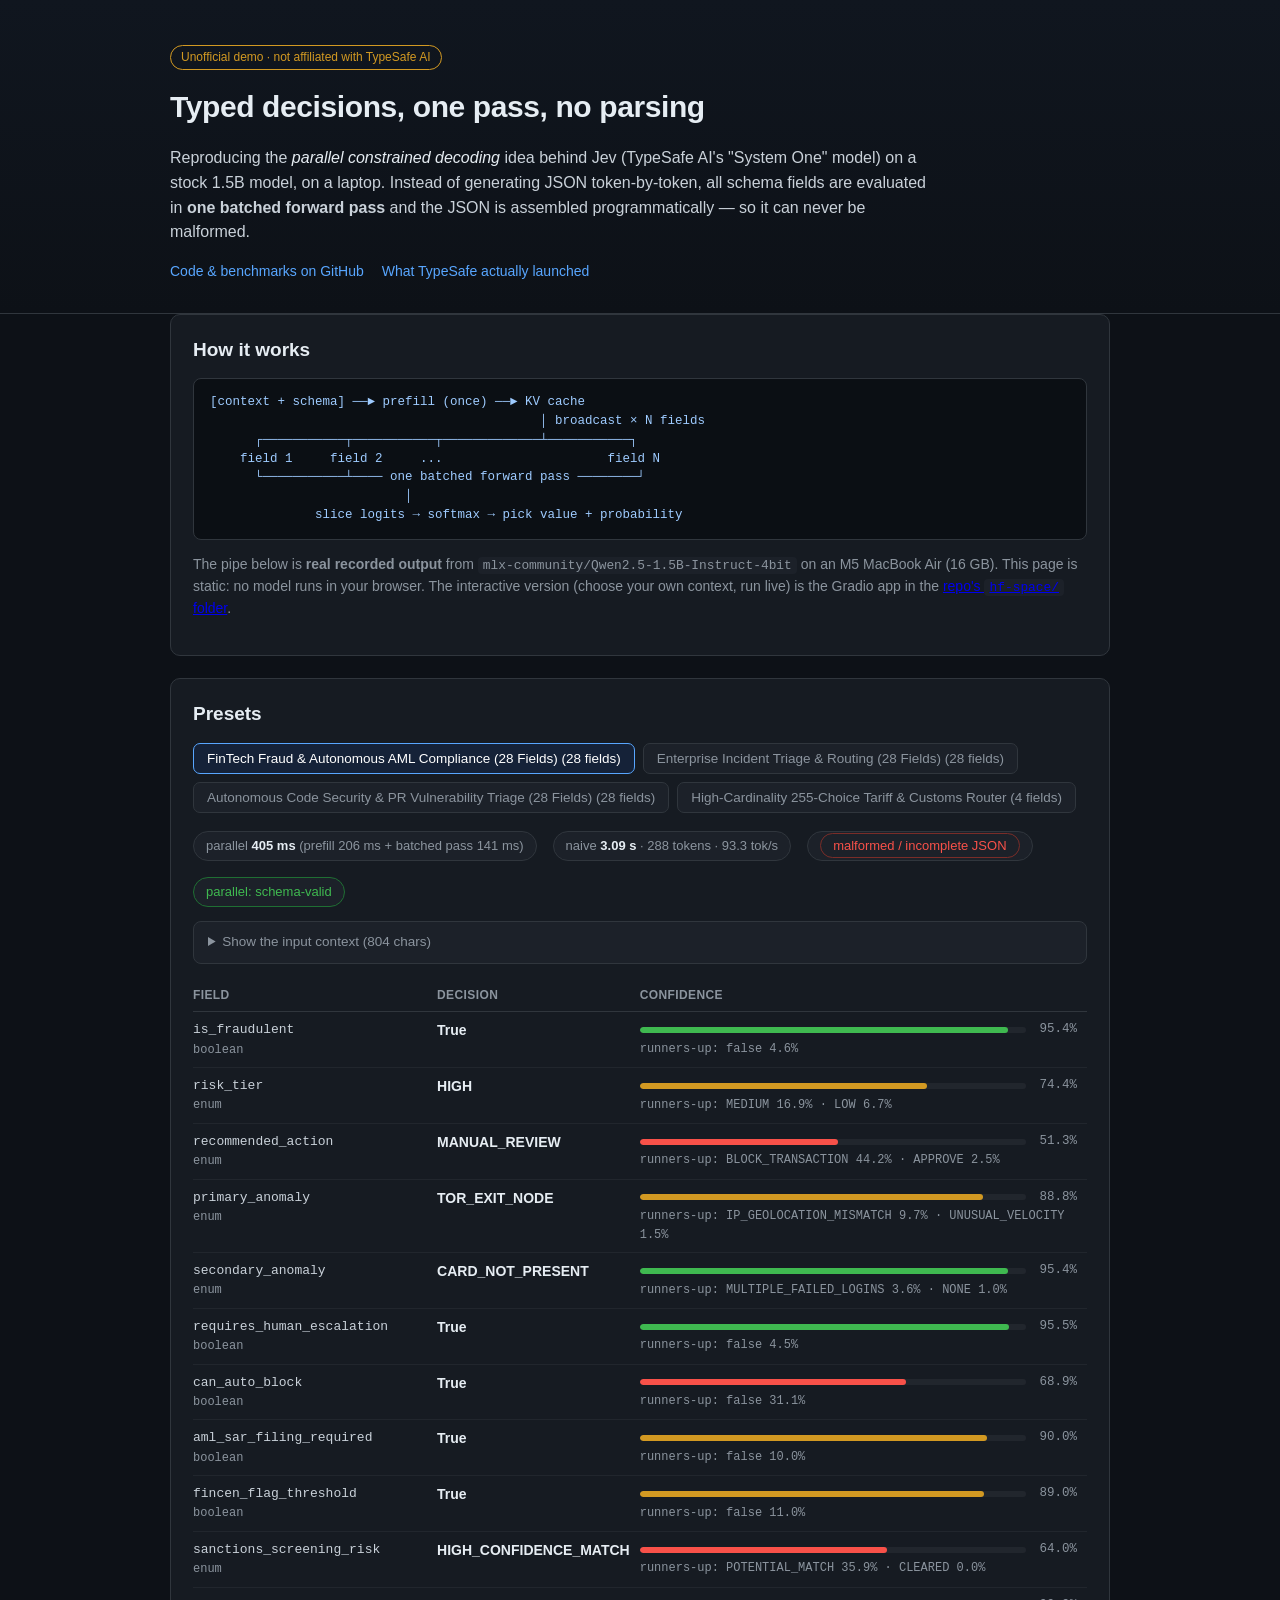
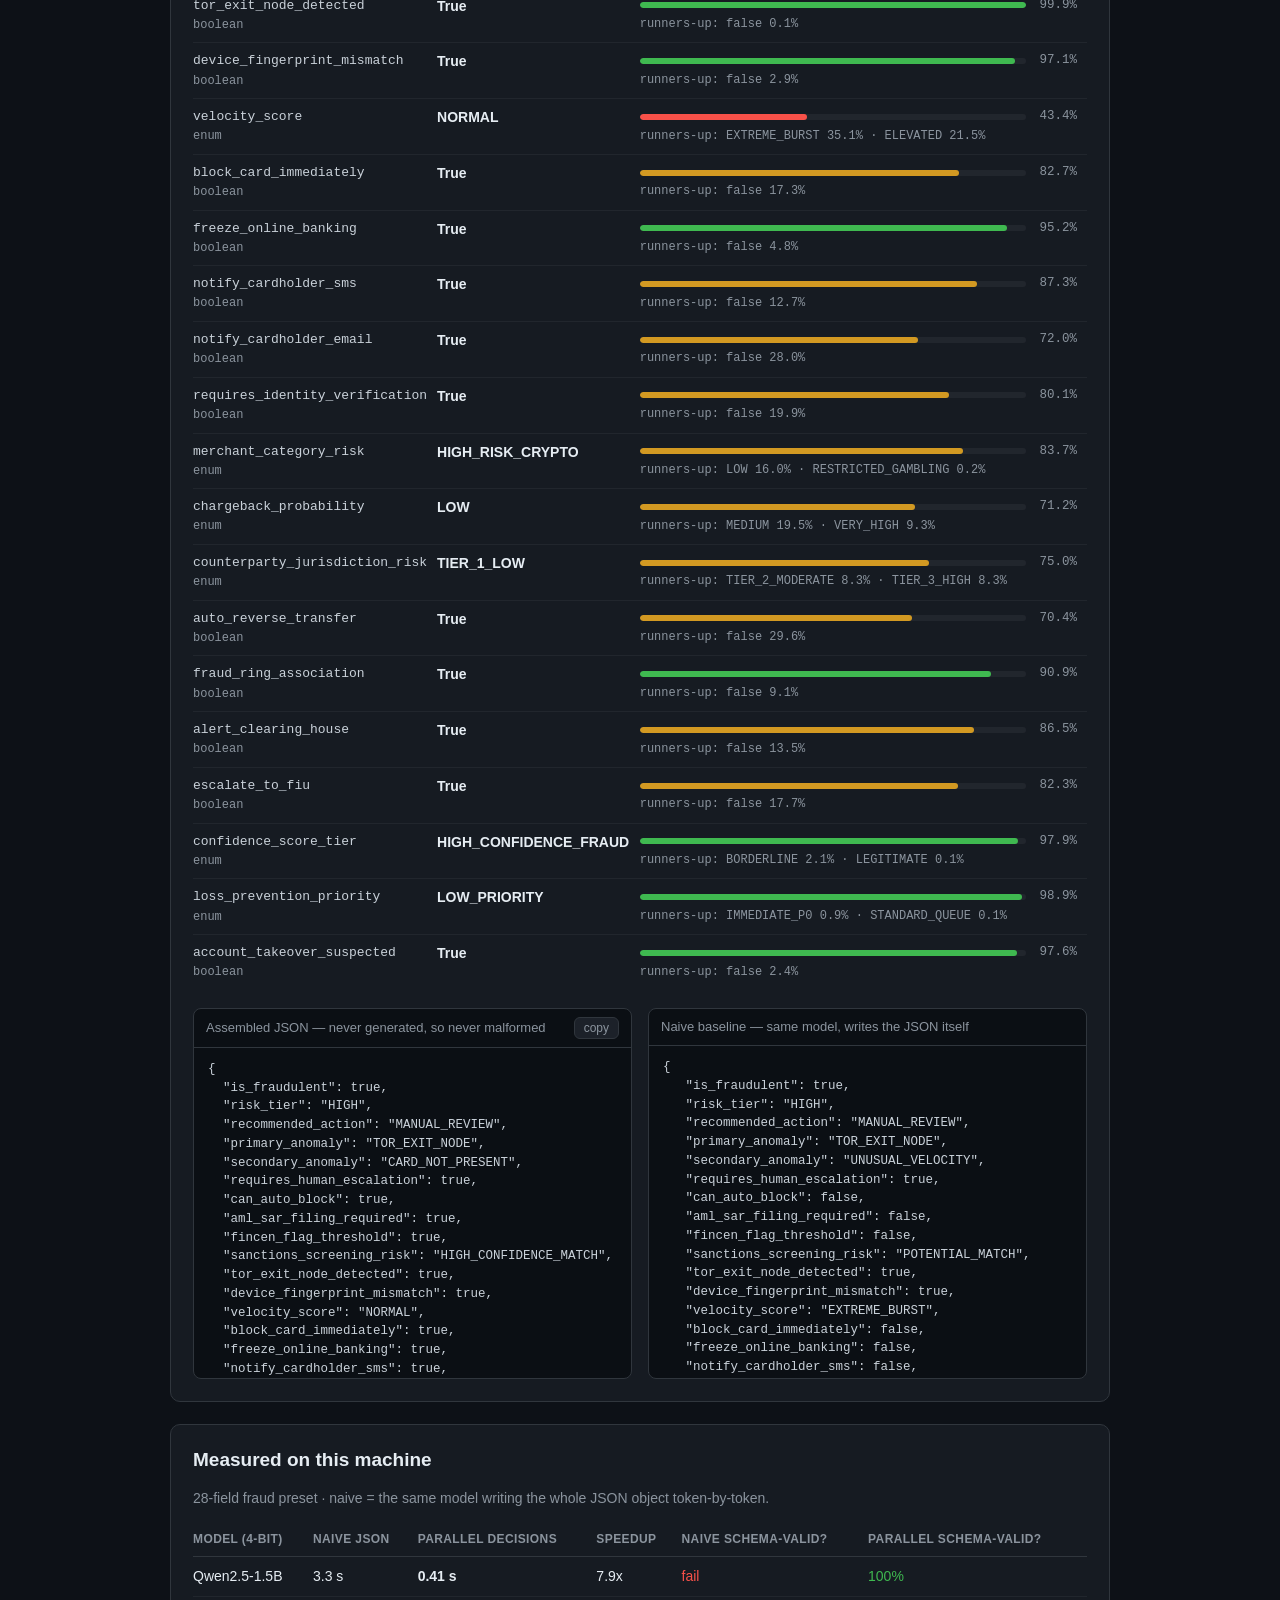
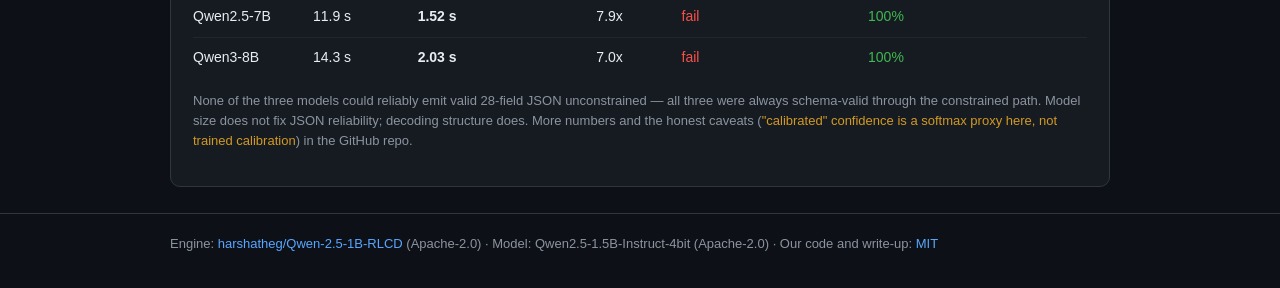
==== hf-space-static/index.html @ 288b7665 "Add static showcase Space (live on HF) + real demo data; wire URLs into README and X posts" ====
<!DOCTYPE html>
<html lang="en">
<head>
<meta charset="utf-8">
<meta name="viewport" content="width=device-width, initial-scale=1">
<title>Parallel Constrained Decisions — static demo</title>
<link rel="stylesheet" href="style.css">
</head>
<body>
<header class="site-header">
  <div class="wrap">
    <div class="badge">Unofficial demo · not affiliated with TypeSafe AI</div>
    <h1>Typed decisions, one pass, no parsing</h1>
    <p class="lede">
      Reproducing the <em>parallel constrained decoding</em> idea behind Jev (TypeSafe AI's
      "System One" model) on a stock 1.5B model, on a laptop. Instead of generating JSON
      token-by-token, all schema fields are evaluated in <strong>one batched forward pass</strong>
      and the JSON is assembled programmatically — so it can never be malformed.
    </p>
    <div class="header-links">
      <a href="https://github.com/rorshopping/jev-on-a-laptop" target="_blank" rel="noopener">Code &amp; benchmarks on GitHub</a>
      <a href="https://typesafe.ai/" target="_blank" rel="noopener">What TypeSafe actually launched</a>
    </div>
  </div>
</header>

<main class="wrap">
  <section class="card">
    <h2>How it works</h2>
    <pre class="diagram">
[context + schema] ──► prefill (once) ──► KV cache
                                            │ broadcast × N fields
      ┌───────────┬───────────┬─────────────┴───────────┐
    field 1     field 2     ...                      field N
      └───────────┴──── one batched forward pass ────────┘
                          │
              slice logits → softmax → pick value + probability</pre>
    <p class="muted">
      The pipe below is <strong>real recorded output</strong> from
      <code id="model-name">mlx-community/Qwen2.5-1.5B-Instruct-4bit</code> on an
      M5 MacBook Air (16 GB). This page is static: no model runs in your browser.
      The interactive version (choose your own context, run live) is the Gradio
      app in the <a href="https://github.com/rorshopping/jev-on-a-laptop/tree/main/hf-space" target="_blank" rel="noopener">repo's <code>hf-space/</code> folder</a>.
    </p>
  </section>

  <section class="card">
    <h2>Presets</h2>
    <div id="preset-tabs" class="tabs" role="tablist"></div>
    <div id="demo" class="demo" aria-live="polite"></div>
  </section>

  <section class="card">
    <h2>Measured on this machine</h2>
    <p class="muted">28-field fraud preset · naive = the same model writing the whole JSON object token-by-token.</p>
    <table class="bench">
      <thead>
        <tr><th>Model (4-bit)</th><th>Naive JSON</th><th>Parallel decisions</th><th>Speedup</th><th>Naive schema-valid?</th><th>Parallel schema-valid?</th></tr>
      </thead>
      <tbody>
        <tr><td>Qwen2.5-1.5B</td><td>3.3 s</td><td><strong>0.41 s</strong></td><td>7.9x</td><td class="no">fail</td><td class="yes">100%</td></tr>
        <tr><td>Qwen2.5-7B</td><td>11.9 s</td><td><strong>1.52 s</strong></td><td>7.9x</td><td class="no">fail</td><td class="yes">100%</td></tr>
        <tr><td>Qwen3-8B</td><td>14.3 s</td><td><strong>2.03 s</strong></td><td>7.0x</td><td class="no">fail</td><td class="yes">100%</td></tr>
      </tbody>
    </table>
    <p class="muted small">
      None of the three models could reliably emit valid 28-field JSON unconstrained — all three were
      always schema-valid through the constrained path. Model size does not fix JSON reliability;
      decoding structure does. More numbers and the honest caveats
      (<span class="warn">"calibrated" confidence is a softmax proxy here, not trained calibration</span>)
      in the GitHub repo.
    </p>
  </section>
</main>

<footer class="site-footer">
  <div class="wrap">
    <p>
      Engine: <a href="https://huggingface.co/harshatheg/Qwen-2.5-1B-RLCD" target="_blank" rel="noopener">harshatheg/Qwen-2.5-1B-RLCD</a> (Apache-2.0) ·
      Model: Qwen2.5-1.5B-Instruct-4bit (Apache-2.0) ·
      Our code and write-up: <a href="https://github.com/rorshopping/jev-on-a-laptop" target="_blank" rel="noopener">MIT</a>
    </p>
  </div>
</footer>

<script src="app.js"></script>
</body>
</html>
---- hf-space-static/style.css ----
:root {
  --bg: #0d1117;
  --panel: #161b22;
  --panel-2: #1c2129;
  --border: #30363d;
  --text: #e6edf3;
  --muted: #8b949e;
  --accent: #58a6ff;
  --green: #3fb950;
  --red: #f85149;
  --amber: #d29922;
  --mono: ui-monospace, SFMono-Regular, "SF Mono", Menlo, Consolas, monospace;
}

* { box-sizing: border-box; }

body {
  margin: 0;
  background: var(--bg);
  color: var(--text);
  font: 16px/1.55 -apple-system, BlinkMacSystemFont, "Segoe UI", Helvetica, Arial, sans-serif;
}

.wrap { max-width: 980px; margin: 0 auto; padding: 0 20px; }

.site-header {
  border-bottom: 1px solid var(--border);
  padding: 44px 0 30px;
  background: linear-gradient(180deg, #10161f 0%, var(--bg) 100%);
}

.badge {
  display: inline-block;
  font-size: 12px;
  color: var(--amber);
  border: 1px solid var(--amber);
  border-radius: 999px;
  padding: 2px 10px;
  margin-bottom: 14px;
}

h1 { font-size: 30px; margin: 0 0 12px; letter-spacing: -0.4px; }
h2 { font-size: 19px; margin: 0 0 14px; }

.lede { color: #c9d1d9; max-width: 760px; }
.lede em { color: var(--text); }

.header-links { margin-top: 16px; display: flex; gap: 18px; flex-wrap: wrap; }
.header-links a { color: var(--accent); text-decoration: none; font-size: 14px; }
.header-links a:hover { text-decoration: underline; }

main { padding: 26px 0 10px; display: grid; gap: 22px; }

.card {
  background: var(--panel);
  border: 1px solid var(--border);
  border-radius: 10px;
  padding: 20px 22px 22px;
}

.diagram {
  background: #0b0f14;
  border: 1px solid var(--border);
  border-radius: 8px;
  padding: 14px 16px;
  overflow-x: auto;
  font: 12.5px/1.5 var(--mono);
  color: #9ecbff;
  margin: 0 0 14px;
}

.muted { color: var(--muted); font-size: 14px; }
.small { font-size: 13px; }
.warn { color: var(--amber); }
.yes { color: var(--green); }
.no { color: var(--red); }
code { font-family: var(--mono); font-size: 0.92em; background: var(--panel-2); padding: 1px 5px; border-radius: 4px; }

.tabs { display: flex; gap: 8px; flex-wrap: wrap; margin-bottom: 18px; }

.tab {
  background: var(--panel-2);
  border: 1px solid var(--border);
  color: var(--muted);
  border-radius: 7px;
  padding: 7px 13px;
  font-size: 13.5px;
  cursor: pointer;
}
.tab:hover { color: var(--text); }
.tab.active { color: #fff; border-color: var(--accent); background: #152238; }

.demo-meta { display: flex; gap: 16px; flex-wrap: wrap; margin-bottom: 14px; }

.pill {
  font-size: 13px;
  background: var(--panel-2);
  border: 1px solid var(--border);
  border-radius: 999px;
  padding: 4px 12px;
  color: var(--muted);
}
.pill strong { color: var(--text); font-weight: 600; }
.pill.good { border-color: #1f6f33; color: var(--green); }
.pill.bad { border-color: #7a2d28; color: var(--red); }

details.context {
  background: var(--panel-2);
  border: 1px solid var(--border);
  border-radius: 8px;
  padding: 10px 14px;
  margin-bottom: 16px;
}
details.context summary { cursor: pointer; color: var(--muted); font-size: 13.5px; }
details.context pre {
  white-space: pre-wrap;
  font: 12.5px/1.5 var(--mono);
  color: #c9d1d9;
  margin: 10px 0 2px;
}

table { border-collapse: collapse; width: 100%; }

.field-table { font-size: 14px; margin-bottom: 18px; }
.field-table th {
  text-align: left; font-weight: 600; font-size: 12px; text-transform: uppercase;
  letter-spacing: 0.4px; color: var(--muted);
  border-bottom: 1px solid var(--border); padding: 6px 10px 7px 0;
}
.field-table td { border-bottom: 1px solid #21262d; padding: 8px 10px 8px 0; vertical-align: top; }
.field-table tr:last-child td { border-bottom: none; }
.fname { font-family: var(--mono); font-size: 13px; color: #c9d1d9; }
.fval { font-weight: 600; }
.ftype { color: var(--muted); font-size: 12px; }

.conf { display: flex; align-items: center; gap: 9px; min-width: 150px; }
.conf-bar { flex: 1; height: 6px; border-radius: 3px; background: #21262d; overflow: hidden; }
.conf-fill { height: 100%; border-radius: 3px; background: var(--green); }
.conf-num { font-family: var(--mono); font-size: 12.5px; color: var(--muted); min-width: 42px; text-align: right; }

.alts { font-size: 12px; color: var(--muted); font-family: var(--mono); }

.json { display: grid; grid-template-columns: 1fr 1fr; gap: 16px; }
@media (max-width: 800px) { .json { grid-template-columns: 1fr; } }

.pane { background: #0b0f14; border: 1px solid var(--border); border-radius: 8px; overflow: hidden; }
.pane-head {
  display: flex; justify-content: space-between; align-items: center;
  padding: 8px 12px; border-bottom: 1px solid var(--border); font-size: 13px; color: var(--muted);
}
.pane pre {
  margin: 0; padding: 12px 14px; font: 12.5px/1.5 var(--mono); color: #c9d1d9;
  white-space: pre-wrap; word-break: break-word; max-height: 330px; overflow-y: auto;
}
.copy-btn {
  background: var(--panel-2); border: 1px solid var(--border); color: var(--muted);
  border-radius: 6px; font-size: 12px; padding: 3px 9px; cursor: pointer;
}
.copy-btn:hover { color: var(--text); }

.bench { font-size: 14px; }
.bench th {
  text-align: left; font-weight: 600; font-size: 12px; text-transform: uppercase; letter-spacing: 0.4px;
  color: var(--muted); border-bottom: 1px solid var(--border); padding: 6px 12px 7px 0;
}
.bench td { border-bottom: 1px solid #21262d; padding: 9px 12px 9px 0; }
.bench tr:last-child td { border-bottom: none; }

.site-footer { border-top: 1px solid var(--border); margin-top: 26px; padding: 20px 0 34px; }
.site-footer p { color: var(--muted); font-size: 13px; margin: 0; }
.site-footer a { color: var(--accent); text-decoration: none; }
.site-footer a:hover { text-decoration: underline; }

.error { color: var(--red); font-family: var(--mono); font-size: 13px; }
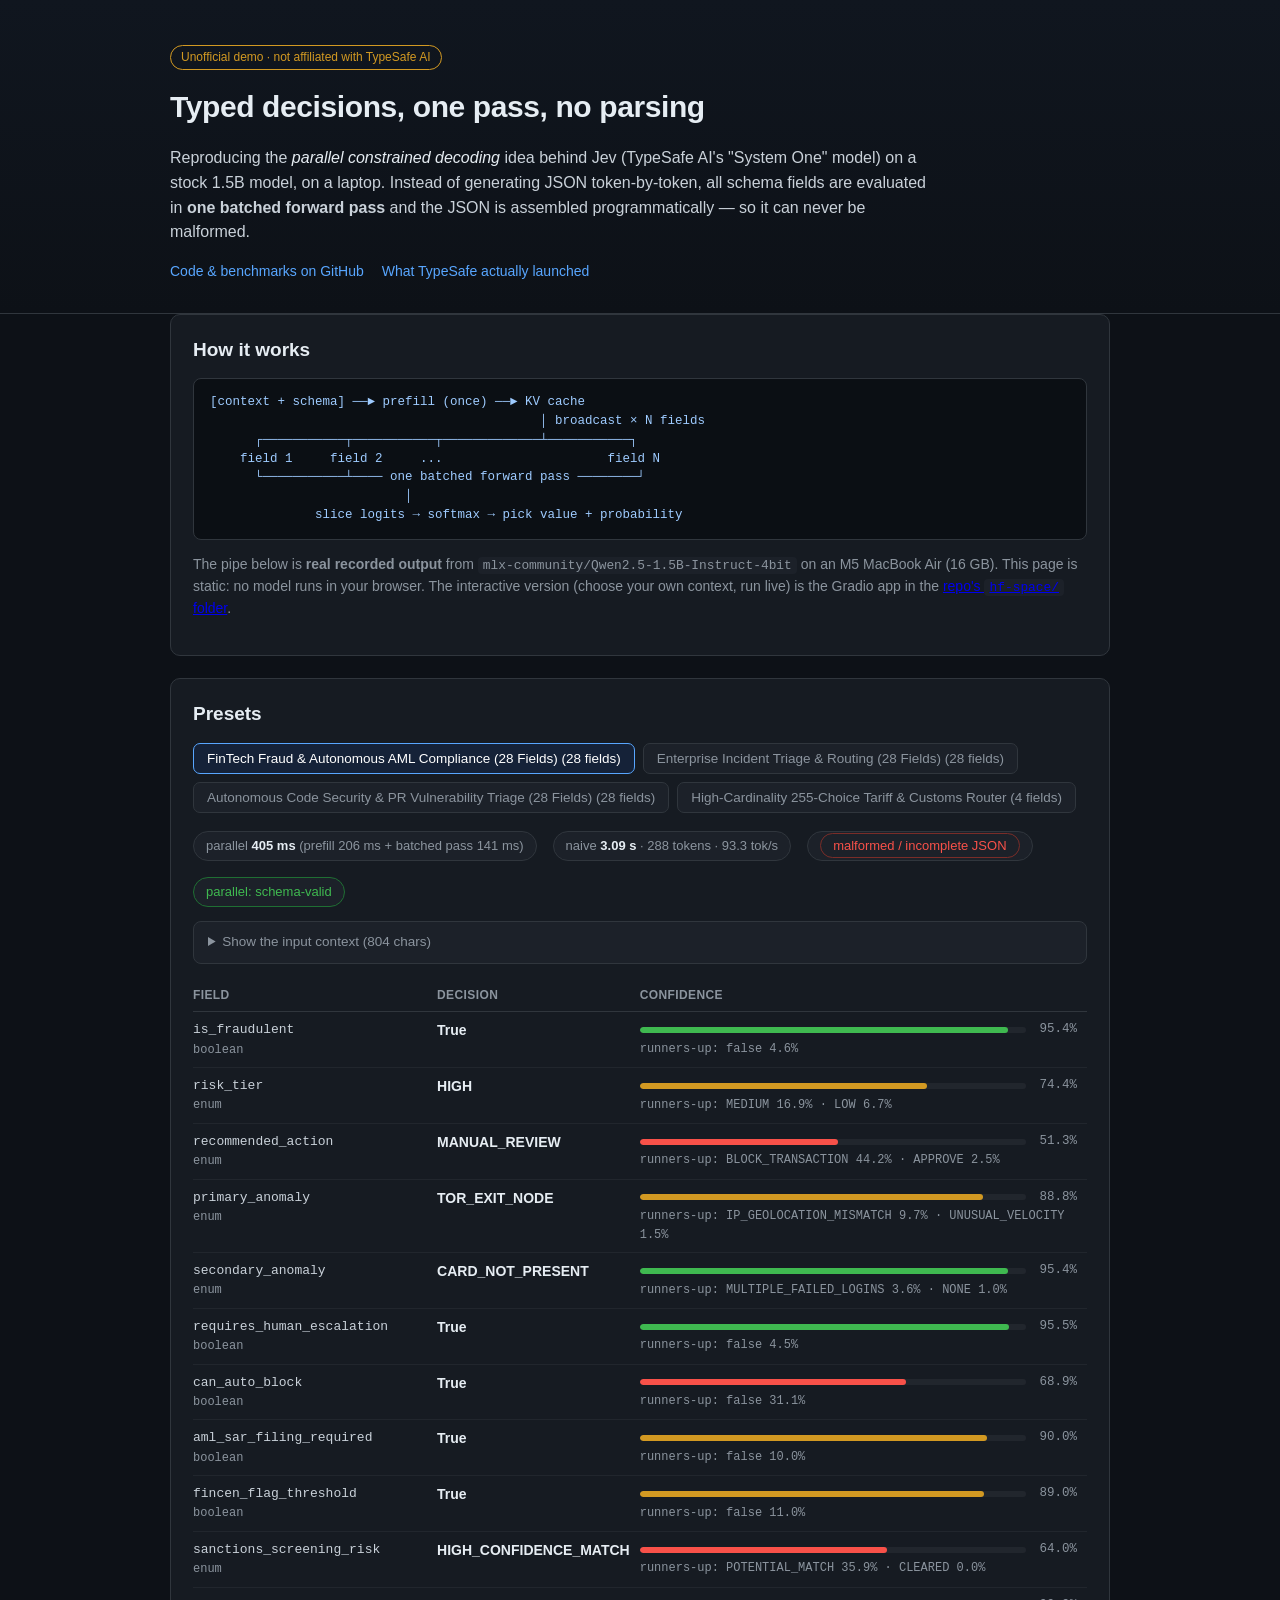
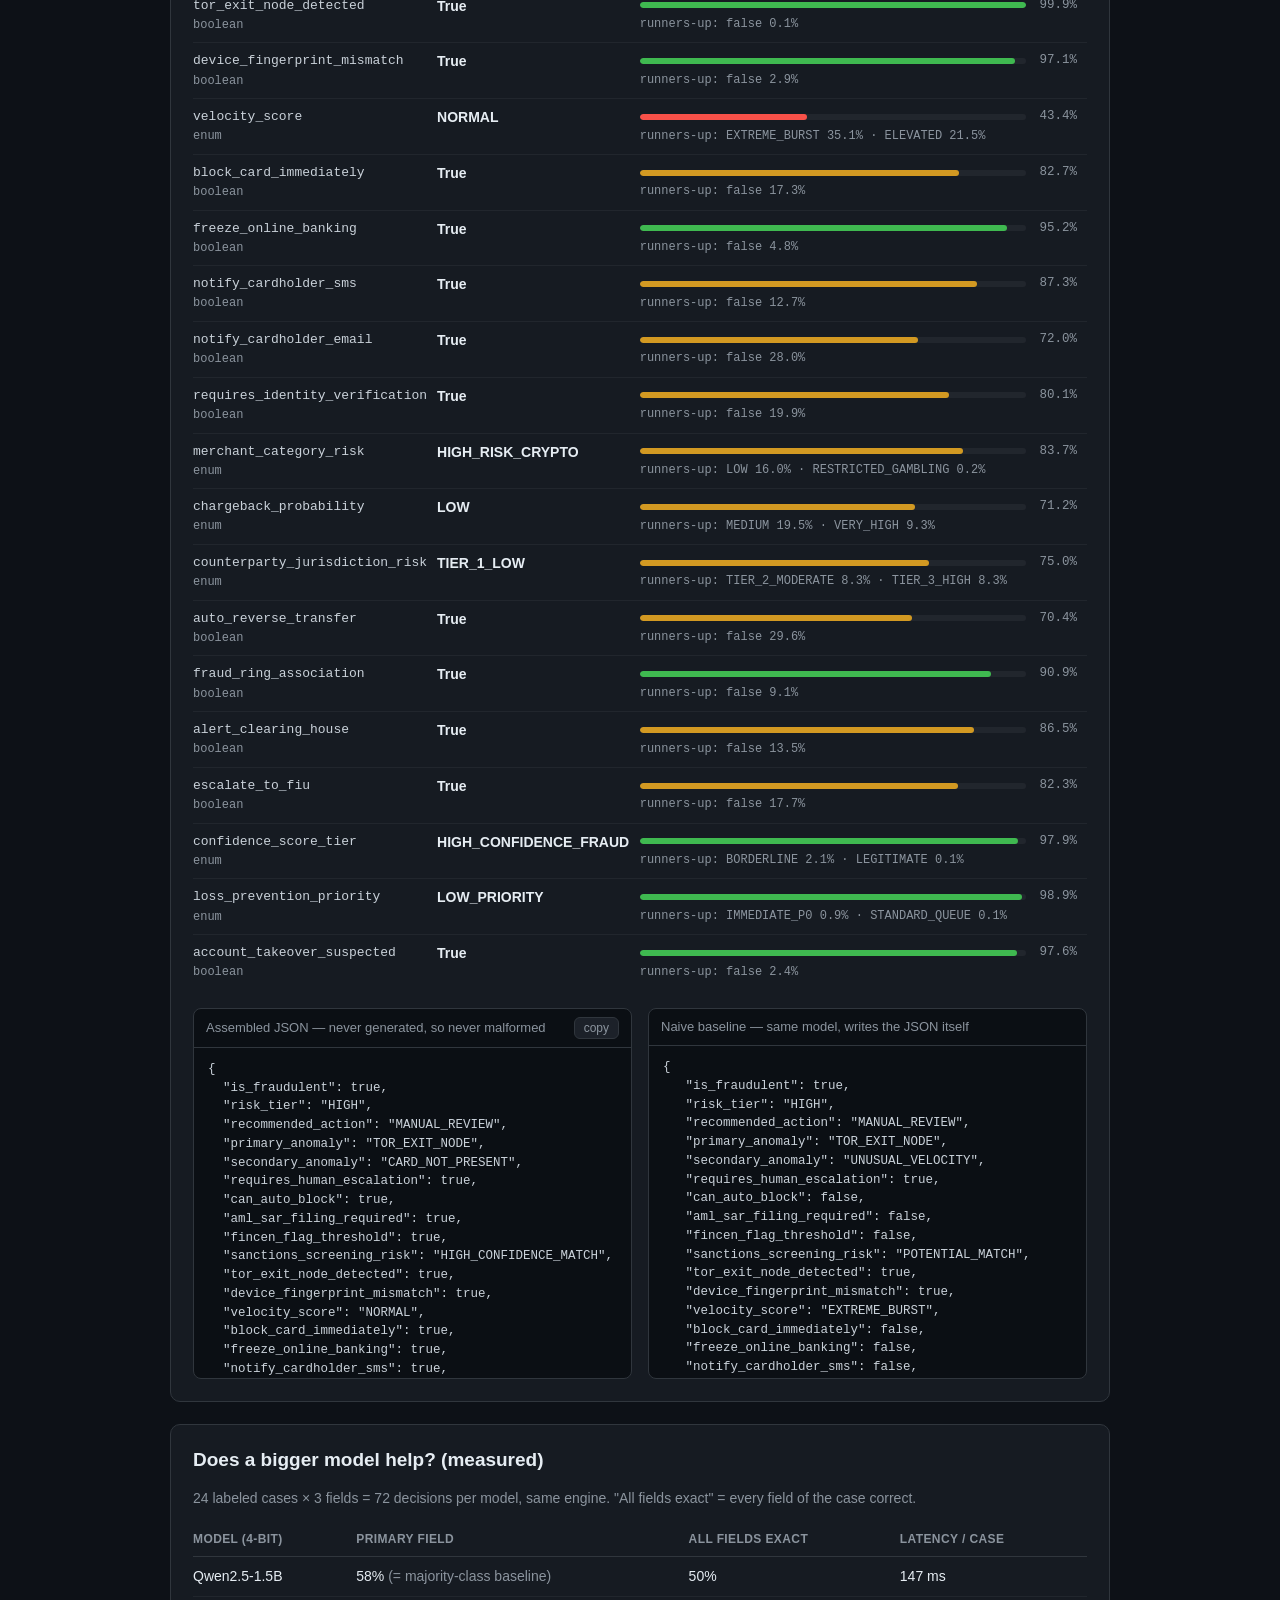
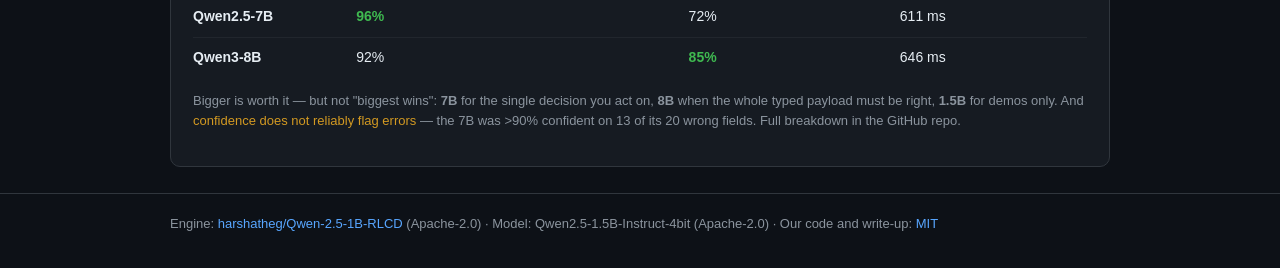
==== commit f4e0743e: "Add labeled quality evaluation (24 cases x 3 models) + fill quality results into README, docs, and X" ====
--- a/hf-space-static/index.html
+++ b/hf-space-static/index.html
@@ -51,24 +51,23 @@
   </section>
 
   <section class="card">
-    <h2>Measured on this machine</h2>
-    <p class="muted">28-field fraud preset · naive = the same model writing the whole JSON object token-by-token.</p>
+    <h2>Does a bigger model help? (measured)</h2>
+    <p class="muted">24 labeled cases × 3 fields = 72 decisions per model, same engine. "All fields exact" = every field of the case correct.</p>
     <table class="bench">
       <thead>
-        <tr><th>Model (4-bit)</th><th>Naive JSON</th><th>Parallel decisions</th><th>Speedup</th><th>Naive schema-valid?</th><th>Parallel schema-valid?</th></tr>
+        <tr><th>Model (4-bit)</th><th>Primary field</th><th>All fields exact</th><th>Latency / case</th></tr>
       </thead>
       <tbody>
-        <tr><td>Qwen2.5-1.5B</td><td>3.3 s</td><td><strong>0.41 s</strong></td><td>7.9x</td><td class="no">fail</td><td class="yes">100%</td></tr>
-        <tr><td>Qwen2.5-7B</td><td>11.9 s</td><td><strong>1.52 s</strong></td><td>7.9x</td><td class="no">fail</td><td class="yes">100%</td></tr>
-        <tr><td>Qwen3-8B</td><td>14.3 s</td><td><strong>2.03 s</strong></td><td>7.0x</td><td class="no">fail</td><td class="yes">100%</td></tr>
+        <tr><td>Qwen2.5-1.5B</td><td>58% <span class="muted">(= majority-class baseline)</span></td><td>50%</td><td>147 ms</td></tr>
+        <tr><td><strong>Qwen2.5-7B</strong></td><td class="yes"><strong>96%</strong></td><td>72%</td><td>611 ms</td></tr>
+        <tr><td><strong>Qwen3-8B</strong></td><td>92%</td><td class="yes"><strong>85%</strong></td><td>646 ms</td></tr>
       </tbody>
     </table>
     <p class="muted small">
-      None of the three models could reliably emit valid 28-field JSON unconstrained — all three were
-      always schema-valid through the constrained path. Model size does not fix JSON reliability;
-      decoding structure does. More numbers and the honest caveats
-      (<span class="warn">"calibrated" confidence is a softmax proxy here, not trained calibration</span>)
-      in the GitHub repo.
+      Bigger is worth it — but not "biggest wins": <strong>7B</strong> for the single decision you act on,
+      <strong>8B</strong> when the whole typed payload must be right, <strong>1.5B</strong> for demos only.
+      And <span class="warn">confidence does not reliably flag errors</span> — the 7B was >90% confident on
+      13 of its 20 wrong fields. Full breakdown in the GitHub repo.
     </p>
   </section>
 </main>
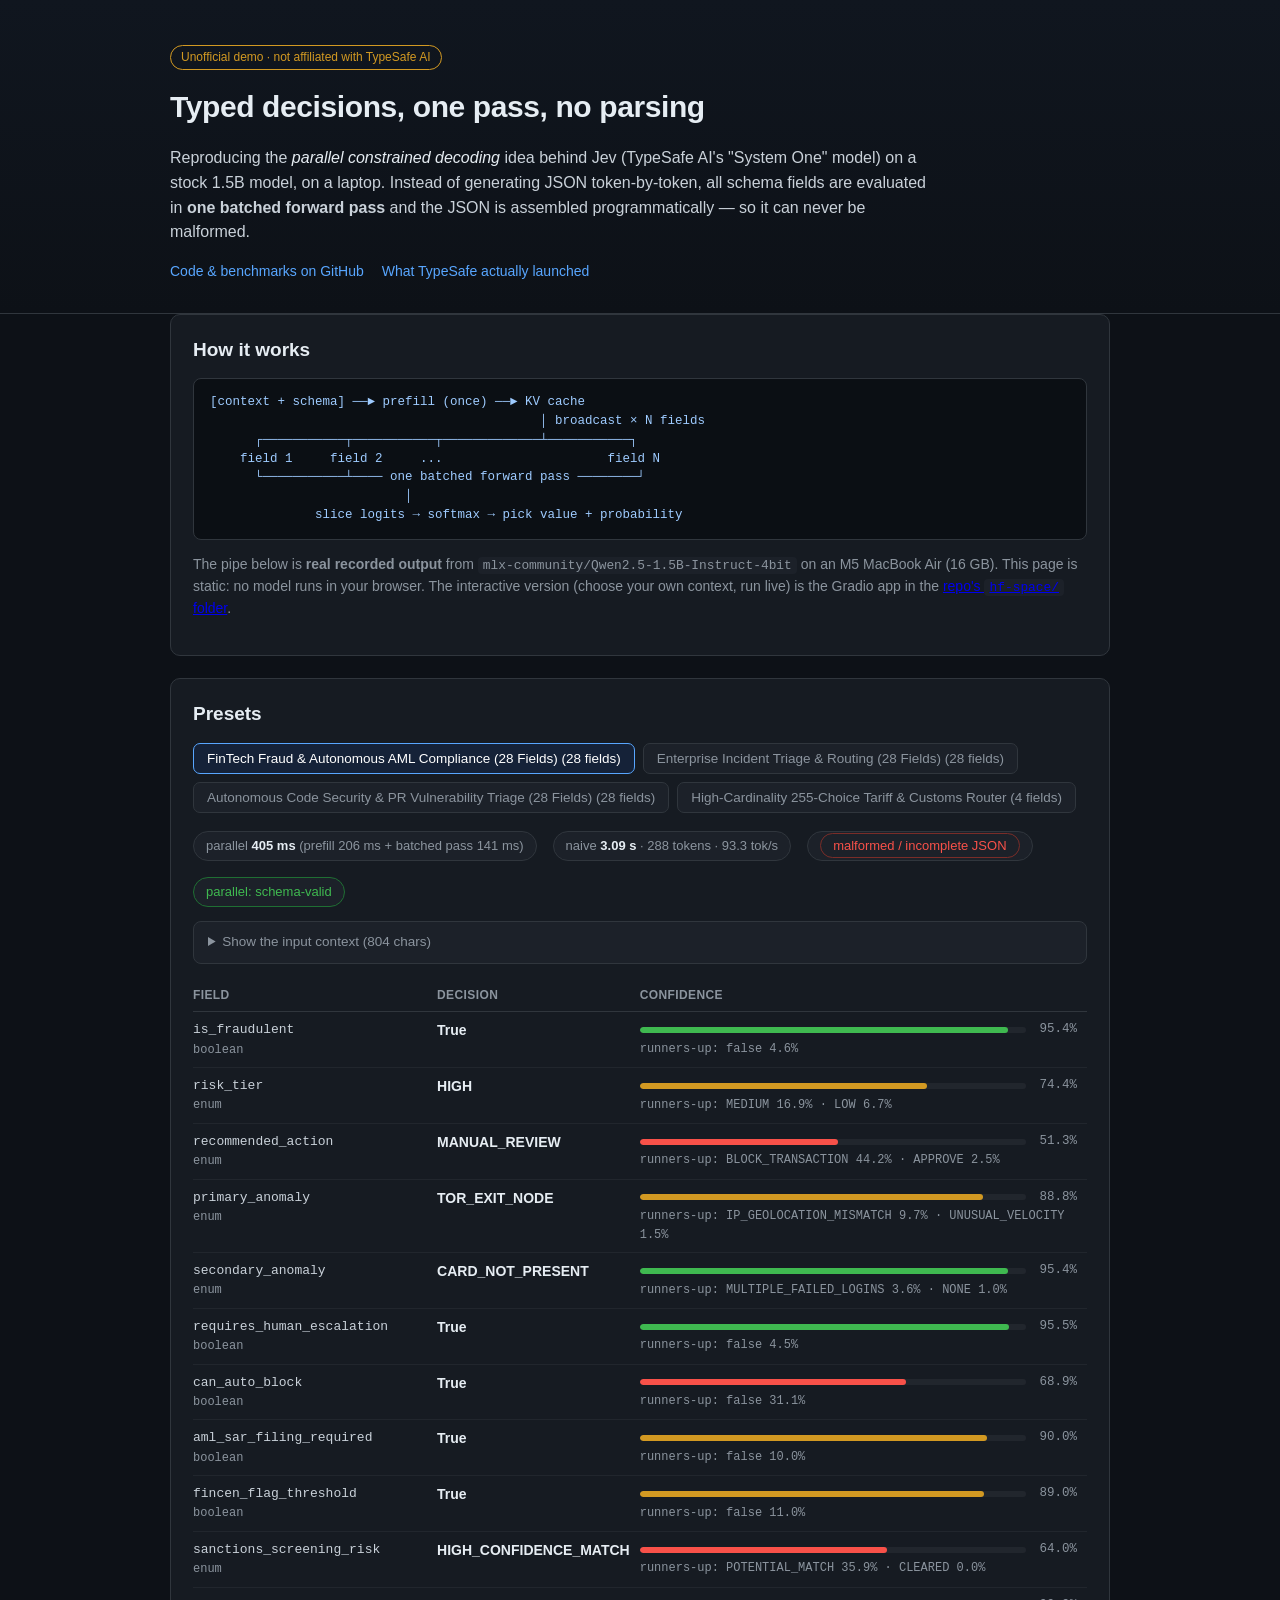
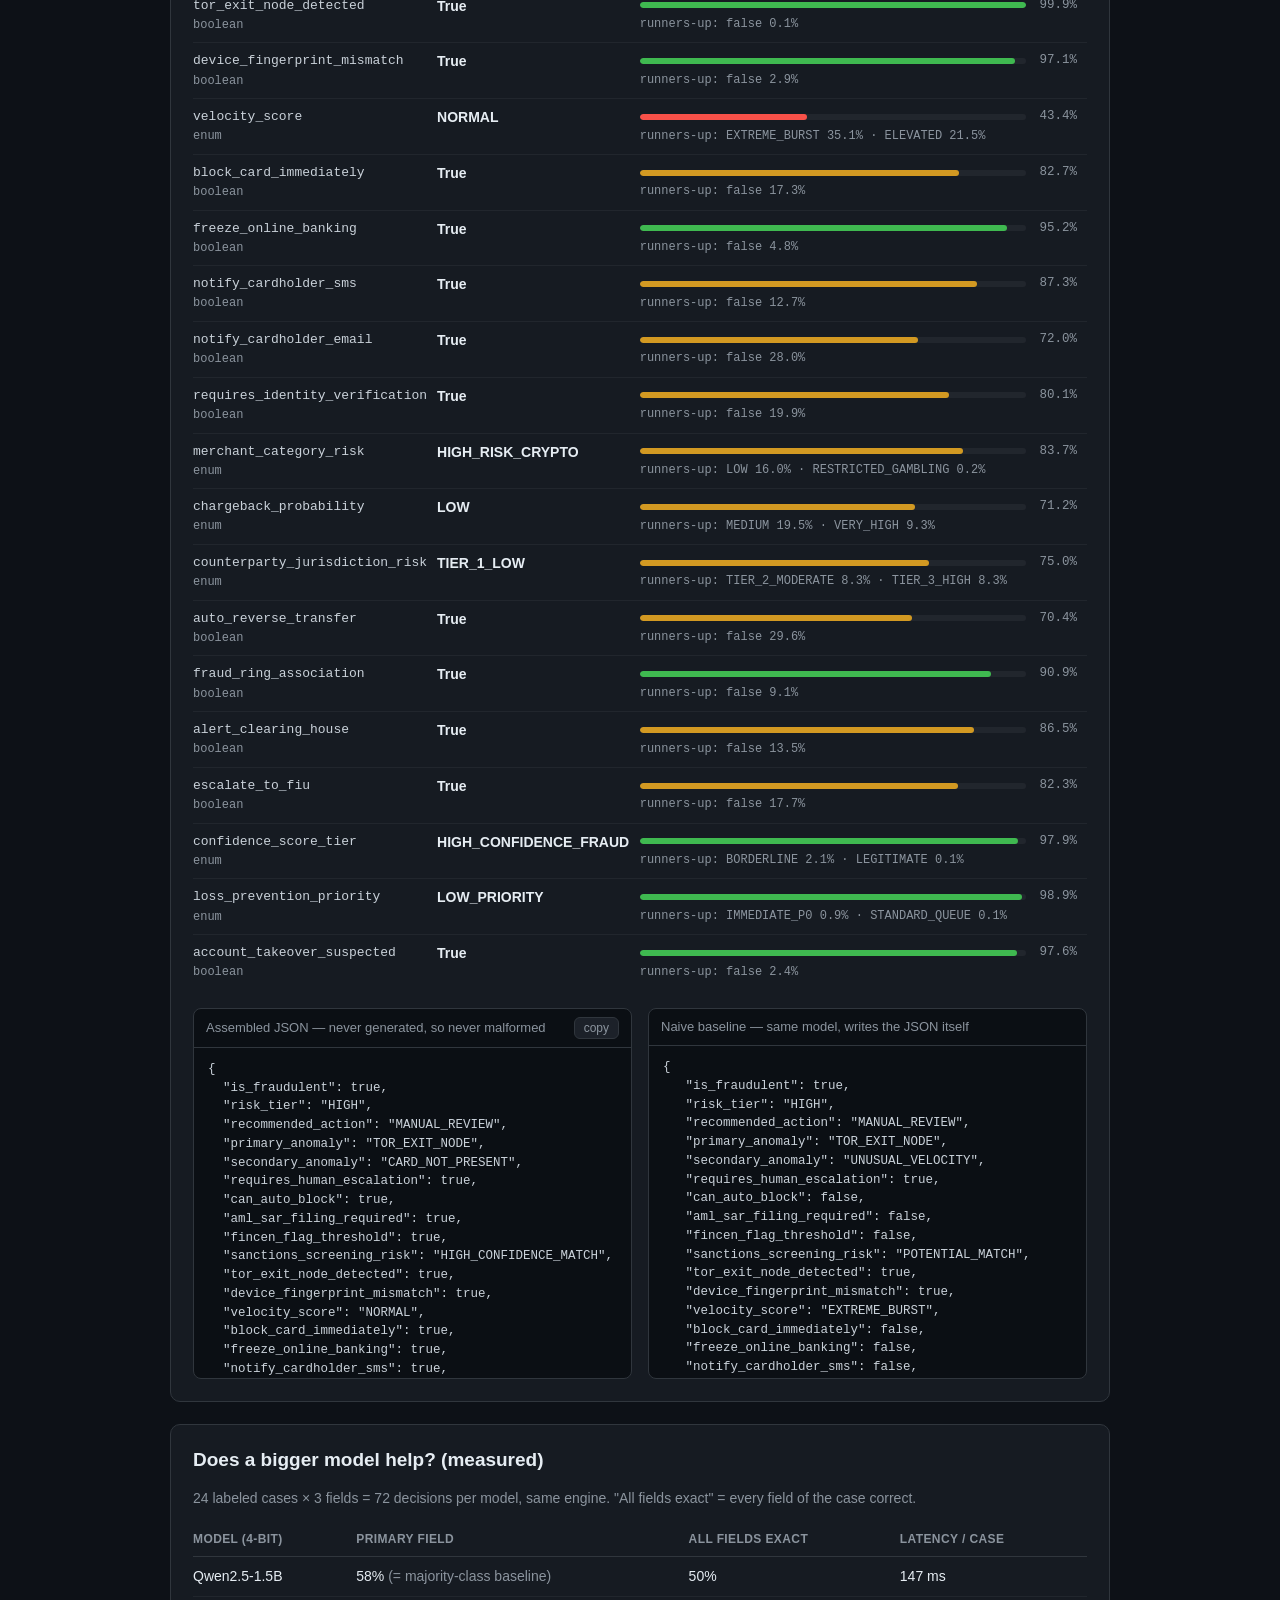
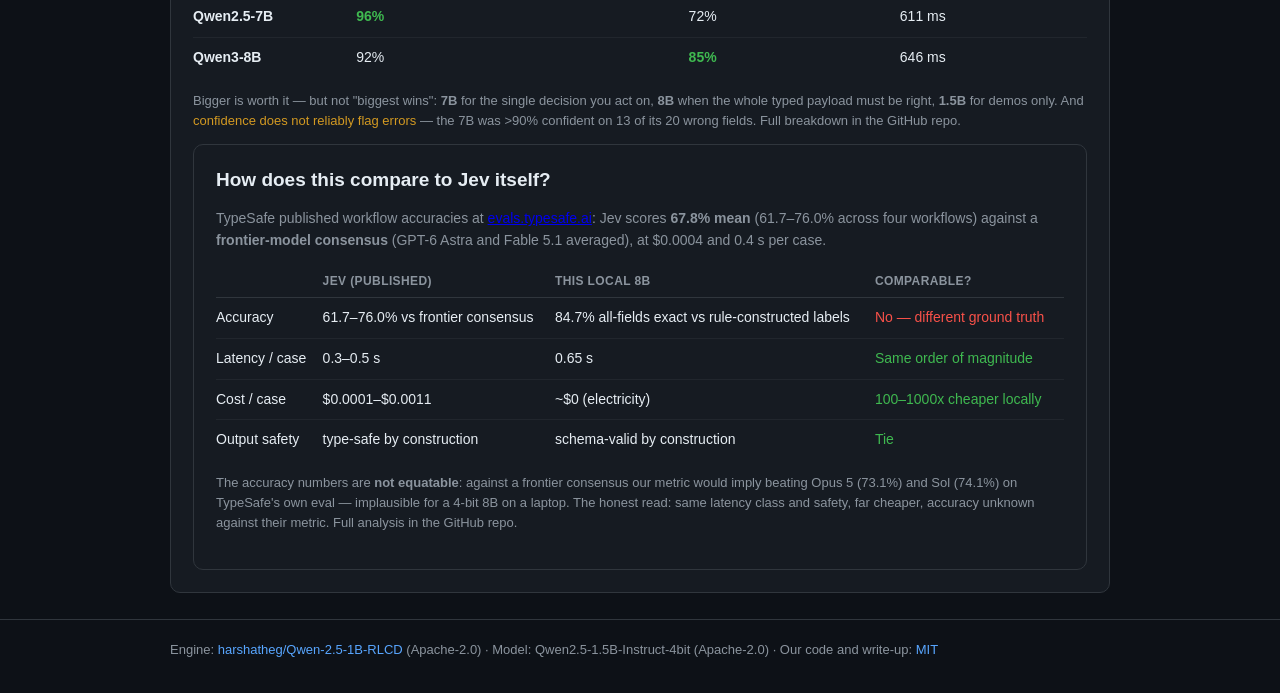
==== commit 1649a34c: "Add Jev published-accuracy comparison (evals.typesafe.ai) vs our local 8B, with comparability analys" ====
--- a/hf-space-static/index.html
+++ b/hf-space-static/index.html
@@ -69,6 +69,30 @@
       And <span class="warn">confidence does not reliably flag errors</span> — the 7B was >90% confident on
       13 of its 20 wrong fields. Full breakdown in the GitHub repo.
     </p>
+  <section class="card">
+    <h2>How does this compare to Jev itself?</h2>
+    <p class="muted">
+      TypeSafe published workflow accuracies at <a href="https://evals.typesafe.ai/" target="_blank" rel="noopener">evals.typesafe.ai</a>:
+      Jev scores <strong>67.8% mean</strong> (61.7–76.0% across four workflows) against a <strong>frontier-model consensus</strong>
+      (GPT-6 Astra and Fable 5.1 averaged), at $0.0004 and 0.4 s per case.
+    </p>
+    <table class="bench">
+      <thead>
+        <tr><th></th><th>Jev (published)</th><th>This local 8B</th><th>Comparable?</th></tr>
+      </thead>
+      <tbody>
+        <tr><td>Accuracy</td><td>61.7–76.0% vs frontier consensus</td><td>84.7% all-fields exact vs rule-constructed labels</td><td class="no">No — different ground truth</td></tr>
+        <tr><td>Latency / case</td><td>0.3–0.5 s</td><td>0.65 s</td><td class="yes">Same order of magnitude</td></tr>
+        <tr><td>Cost / case</td><td>$0.0001–$0.0011</td><td>~$0 (electricity)</td><td class="yes">100–1000x cheaper locally</td></tr>
+        <tr><td>Output safety</td><td>type-safe by construction</td><td>schema-valid by construction</td><td class="yes">Tie</td></tr>
+      </tbody>
+    </table>
+    <p class="muted small">
+      The accuracy numbers are <strong>not equatable</strong>: against a frontier consensus our metric would imply
+      beating Opus 5 (73.1%) and Sol (74.1%) on TypeSafe's own eval — implausible for a 4-bit 8B on a laptop.
+      The honest read: same latency class and safety, far cheaper, accuracy unknown against their metric.
+      Full analysis in the GitHub repo.
+    </p>
   </section>
 </main>
 
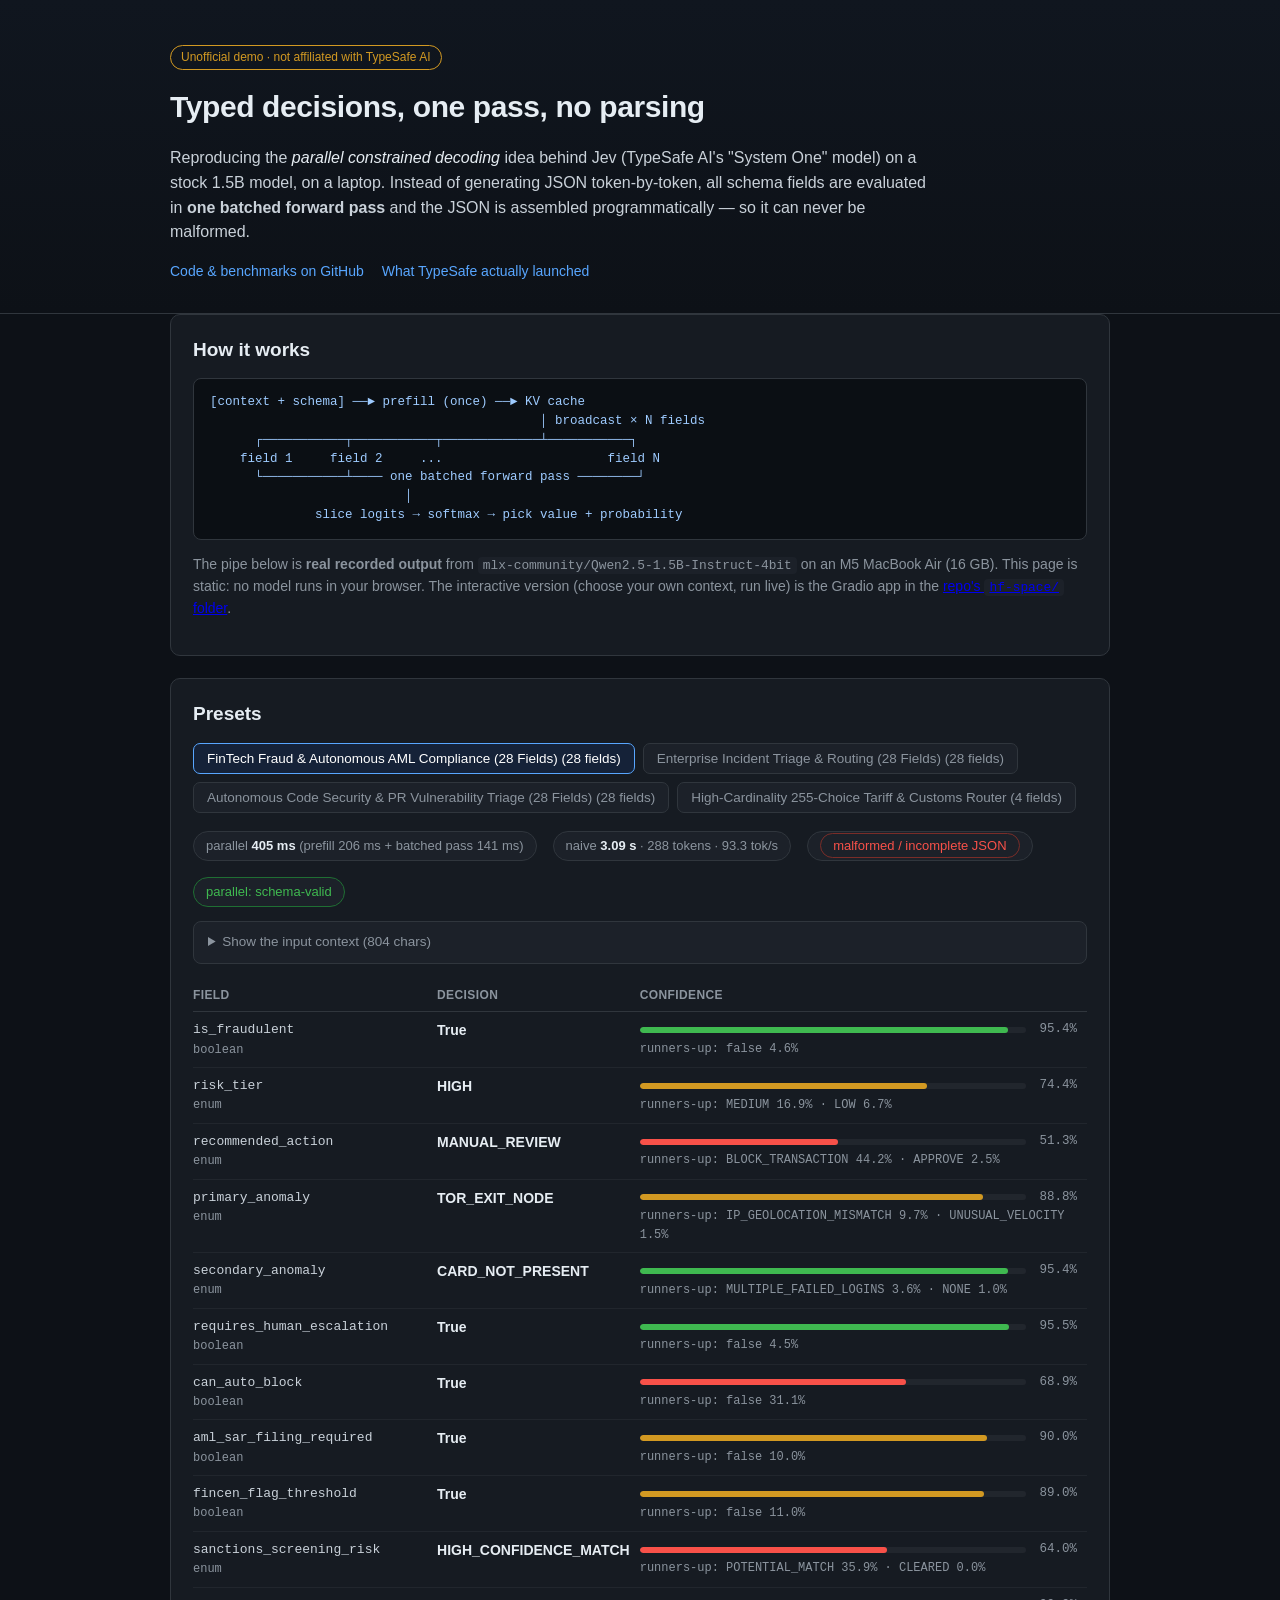
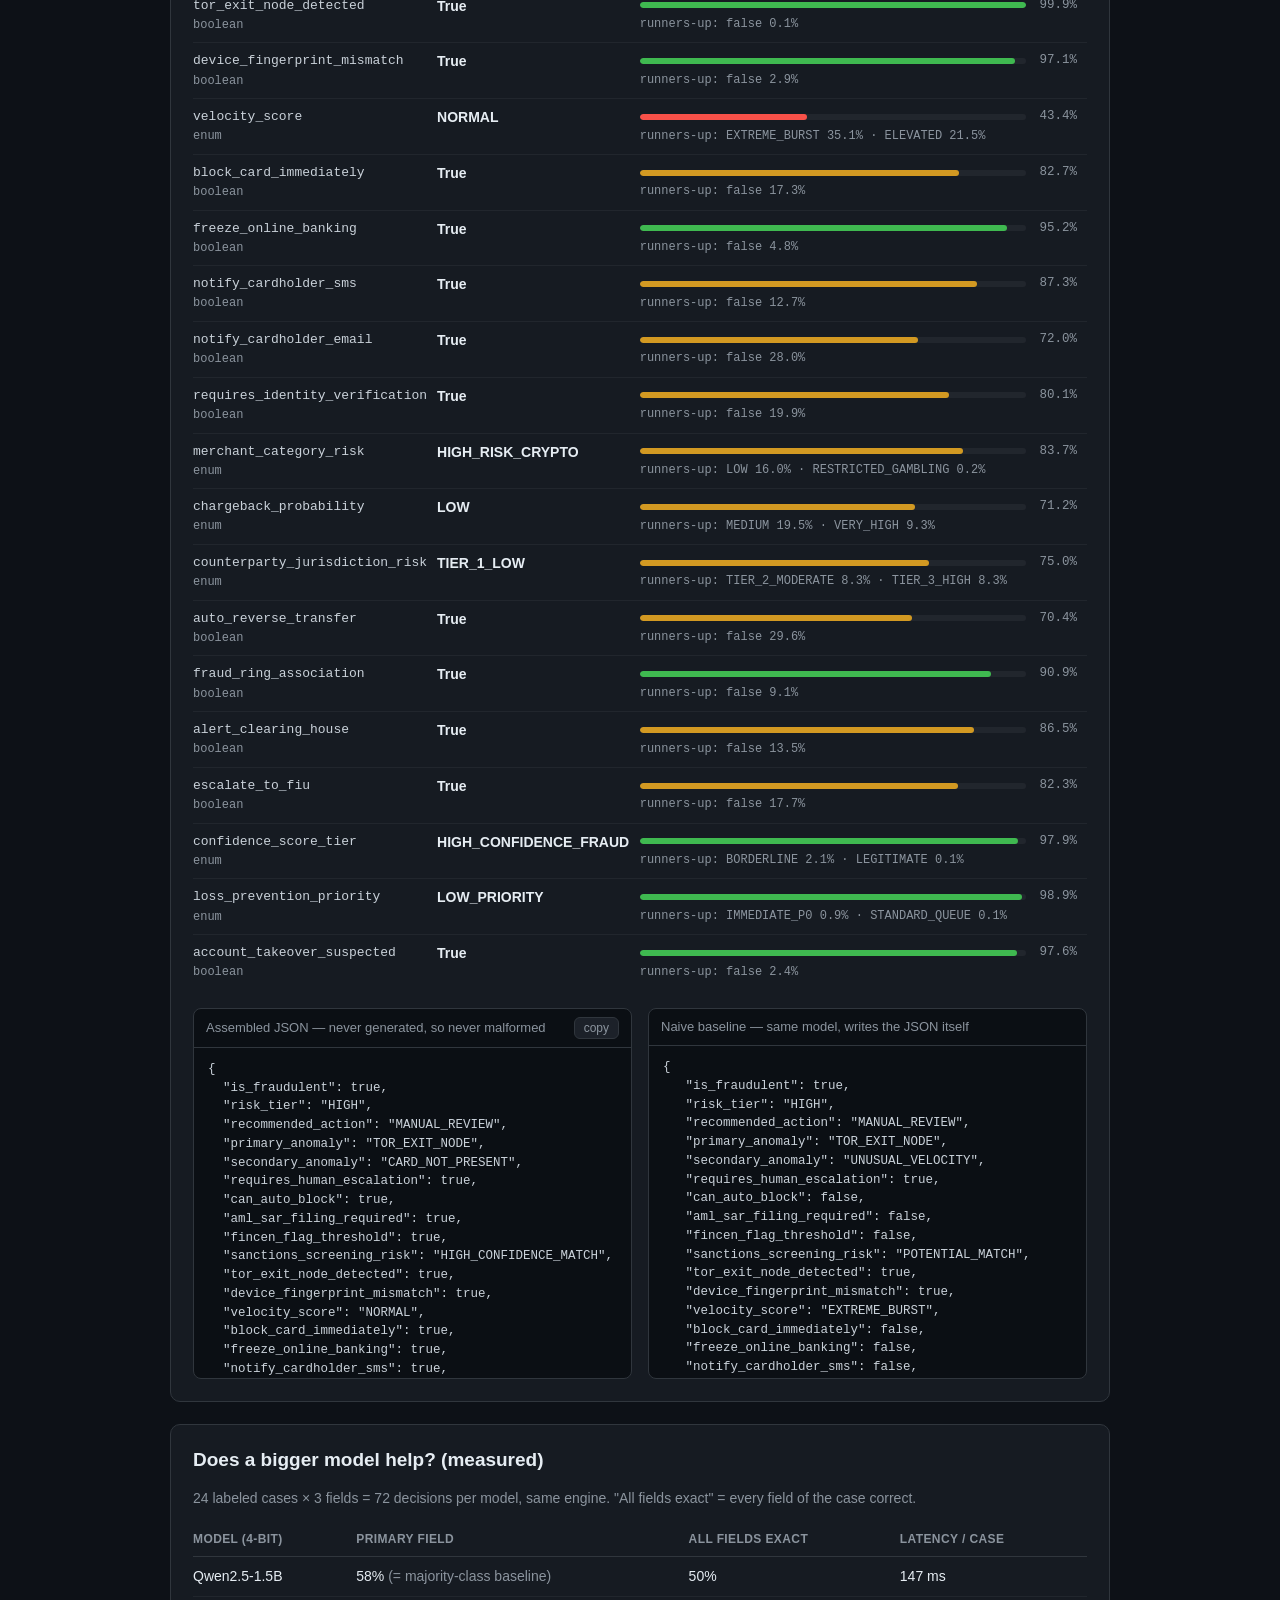
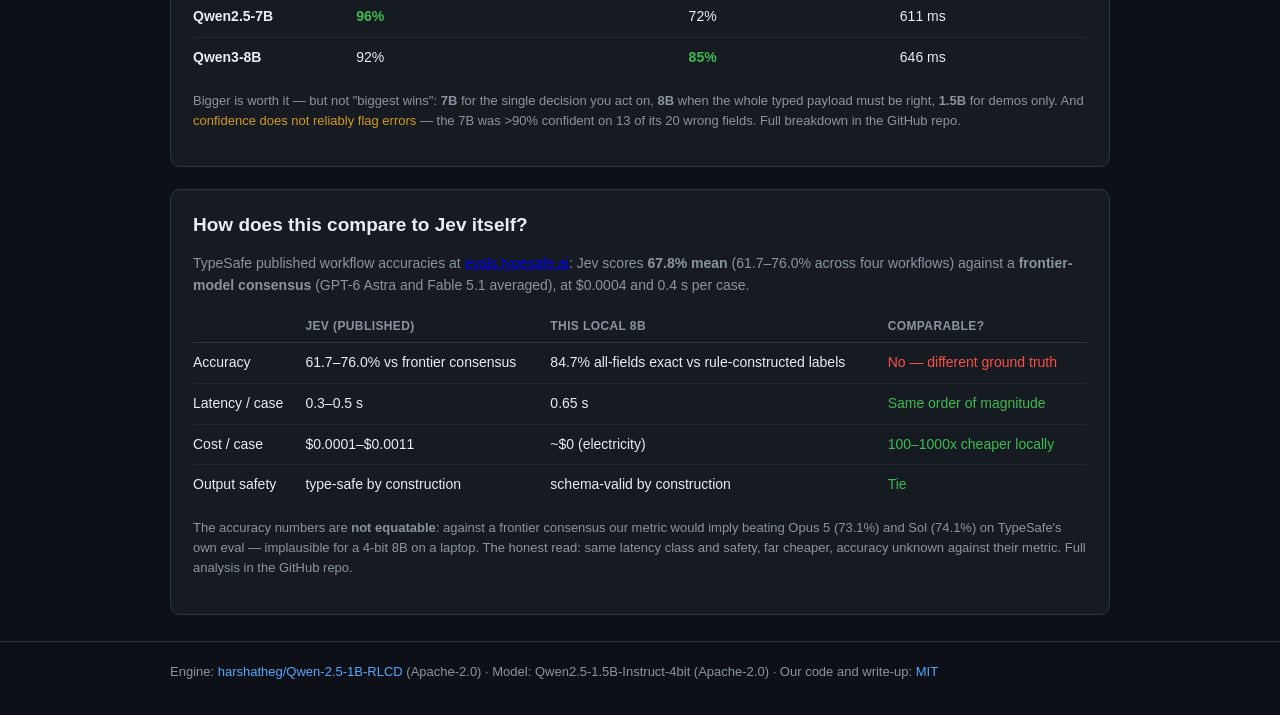
==== commit 05f4e5b5: "Fix unclosed section tag; add Jev comparison card to static showcase" ====
--- a/hf-space-static/index.html
+++ b/hf-space-static/index.html
@@ -69,6 +69,8 @@
       And <span class="warn">confidence does not reliably flag errors</span> — the 7B was >90% confident on
       13 of its 20 wrong fields. Full breakdown in the GitHub repo.
     </p>
+  </section>
+
   <section class="card">
     <h2>How does this compare to Jev itself?</h2>
     <p class="muted">
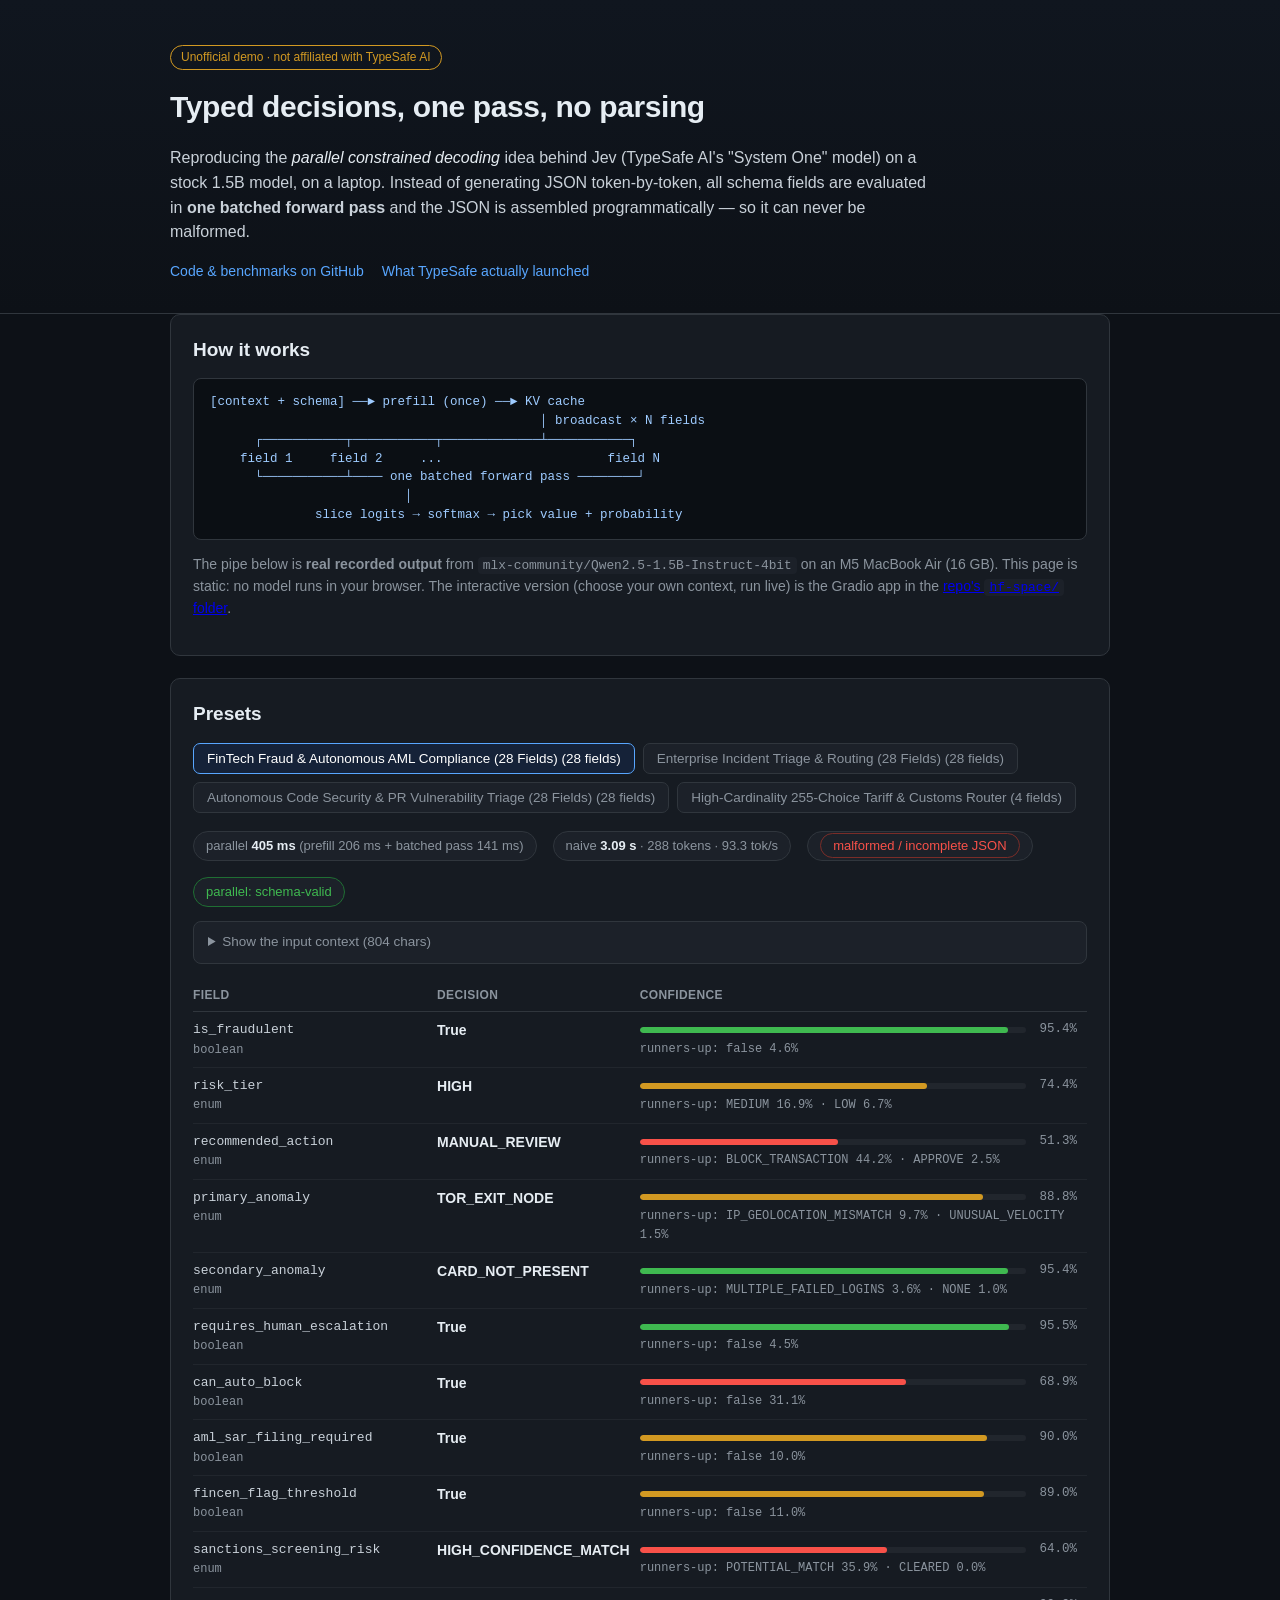
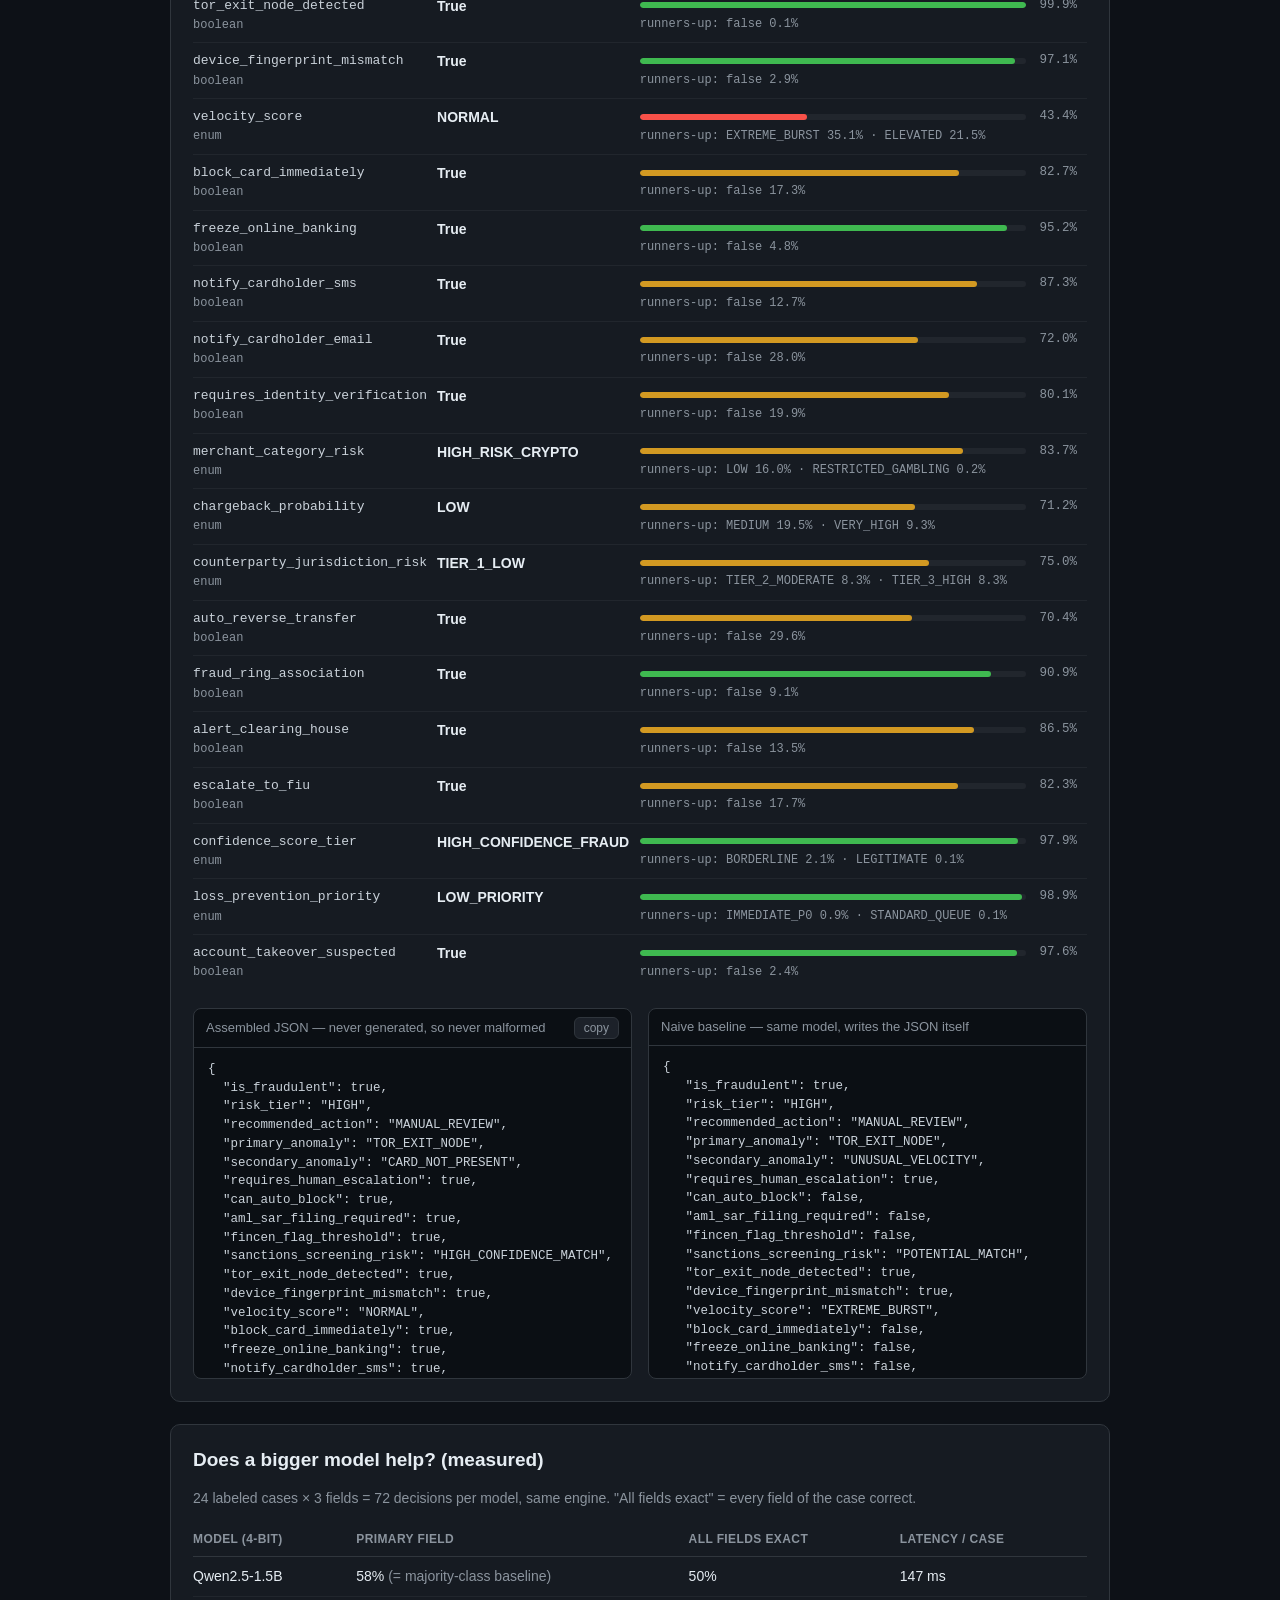
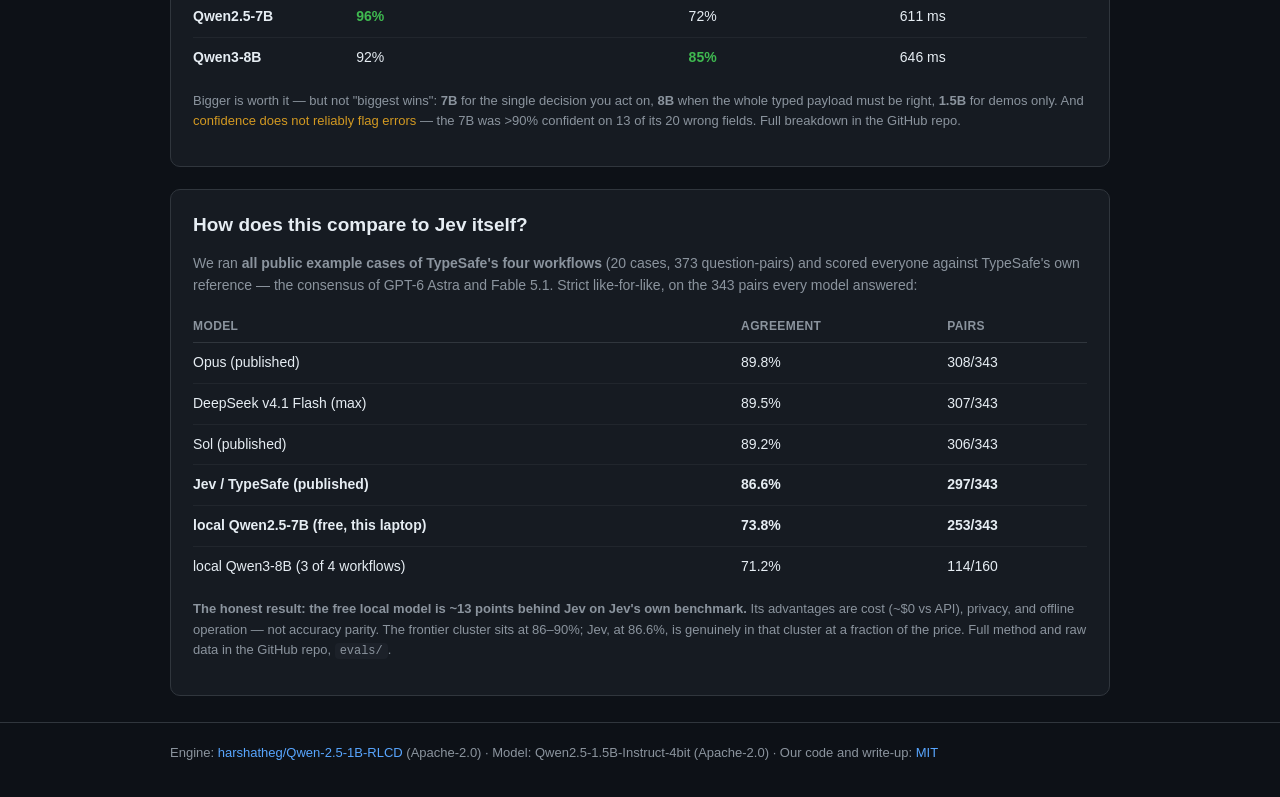
==== commit b42ca7c3: "Final full TypeSafe eval: honest result (local 73.8% vs Jev 86.6%), baselines, collision findings; u" ====
--- a/hf-space-static/index.html
+++ b/hf-space-static/index.html
@@ -74,26 +74,28 @@
   <section class="card">
     <h2>How does this compare to Jev itself?</h2>
     <p class="muted">
-      TypeSafe published workflow accuracies at <a href="https://evals.typesafe.ai/" target="_blank" rel="noopener">evals.typesafe.ai</a>:
-      Jev scores <strong>67.8% mean</strong> (61.7–76.0% across four workflows) against a <strong>frontier-model consensus</strong>
-      (GPT-6 Astra and Fable 5.1 averaged), at $0.0004 and 0.4 s per case.
+      We ran <strong>all public example cases of TypeSafe's four workflows</strong> (20 cases, 373 question-pairs)
+      and scored everyone against TypeSafe's own reference — the consensus of GPT-6 Astra and Fable 5.1.
+      Strict like-for-like, on the 343 pairs every model answered:
     </p>
     <table class="bench">
       <thead>
-        <tr><th></th><th>Jev (published)</th><th>This local 8B</th><th>Comparable?</th></tr>
+        <tr><th>Model</th><th>Agreement</th><th>Pairs</th></tr>
       </thead>
       <tbody>
-        <tr><td>Accuracy</td><td>61.7–76.0% vs frontier consensus</td><td>84.7% all-fields exact vs rule-constructed labels</td><td class="no">No — different ground truth</td></tr>
-        <tr><td>Latency / case</td><td>0.3–0.5 s</td><td>0.65 s</td><td class="yes">Same order of magnitude</td></tr>
-        <tr><td>Cost / case</td><td>$0.0001–$0.0011</td><td>~$0 (electricity)</td><td class="yes">100–1000x cheaper locally</td></tr>
-        <tr><td>Output safety</td><td>type-safe by construction</td><td>schema-valid by construction</td><td class="yes">Tie</td></tr>
+        <tr><td>Opus (published)</td><td>89.8%</td><td>308/343</td></tr>
+        <tr><td>DeepSeek v4.1 Flash (max)</td><td>89.5%</td><td>307/343</td></tr>
+        <tr><td>Sol (published)</td><td>89.2%</td><td>306/343</td></tr>
+        <tr><td><strong>Jev / TypeSafe (published)</strong></td><td><strong>86.6%</strong></td><td><strong>297/343</strong></td></tr>
+        <tr><td><strong>local Qwen2.5-7B (free, this laptop)</strong></td><td><strong>73.8%</strong></td><td><strong>253/343</strong></td></tr>
+        <tr><td>local Qwen3-8B (3 of 4 workflows)</td><td>71.2%</td><td>114/160</td></tr>
       </tbody>
     </table>
     <p class="muted small">
-      The accuracy numbers are <strong>not equatable</strong>: against a frontier consensus our metric would imply
-      beating Opus 5 (73.1%) and Sol (74.1%) on TypeSafe's own eval — implausible for a 4-bit 8B on a laptop.
-      The honest read: same latency class and safety, far cheaper, accuracy unknown against their metric.
-      Full analysis in the GitHub repo.
+      <strong>The honest result: the free local model is ~13 points behind Jev on Jev's own benchmark.</strong>
+      Its advantages are cost (~$0 vs API), privacy, and offline operation — not accuracy parity.
+      The frontier cluster sits at 86–90%; Jev, at 86.6%, is genuinely in that cluster at a fraction of the price.
+      Full method and raw data in the GitHub repo, <code>evals/</code>.
     </p>
   </section>
 </main>
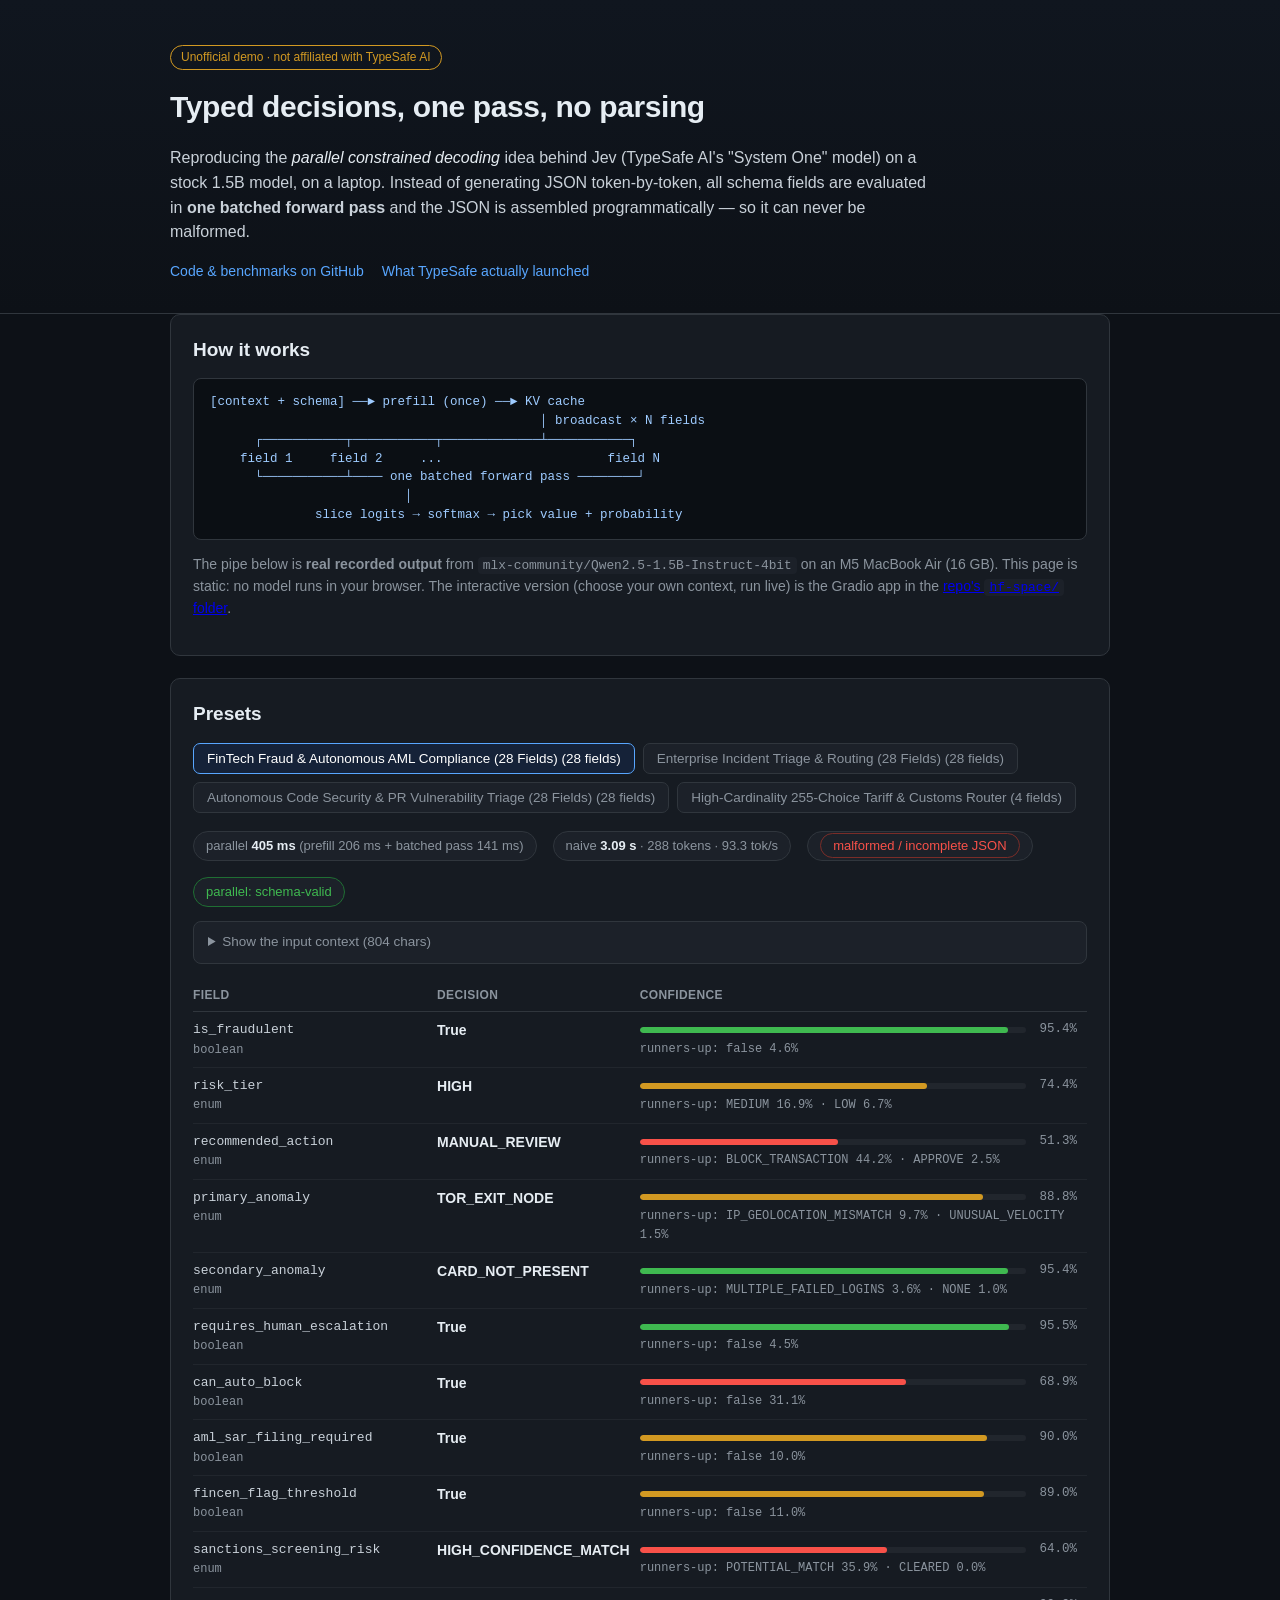
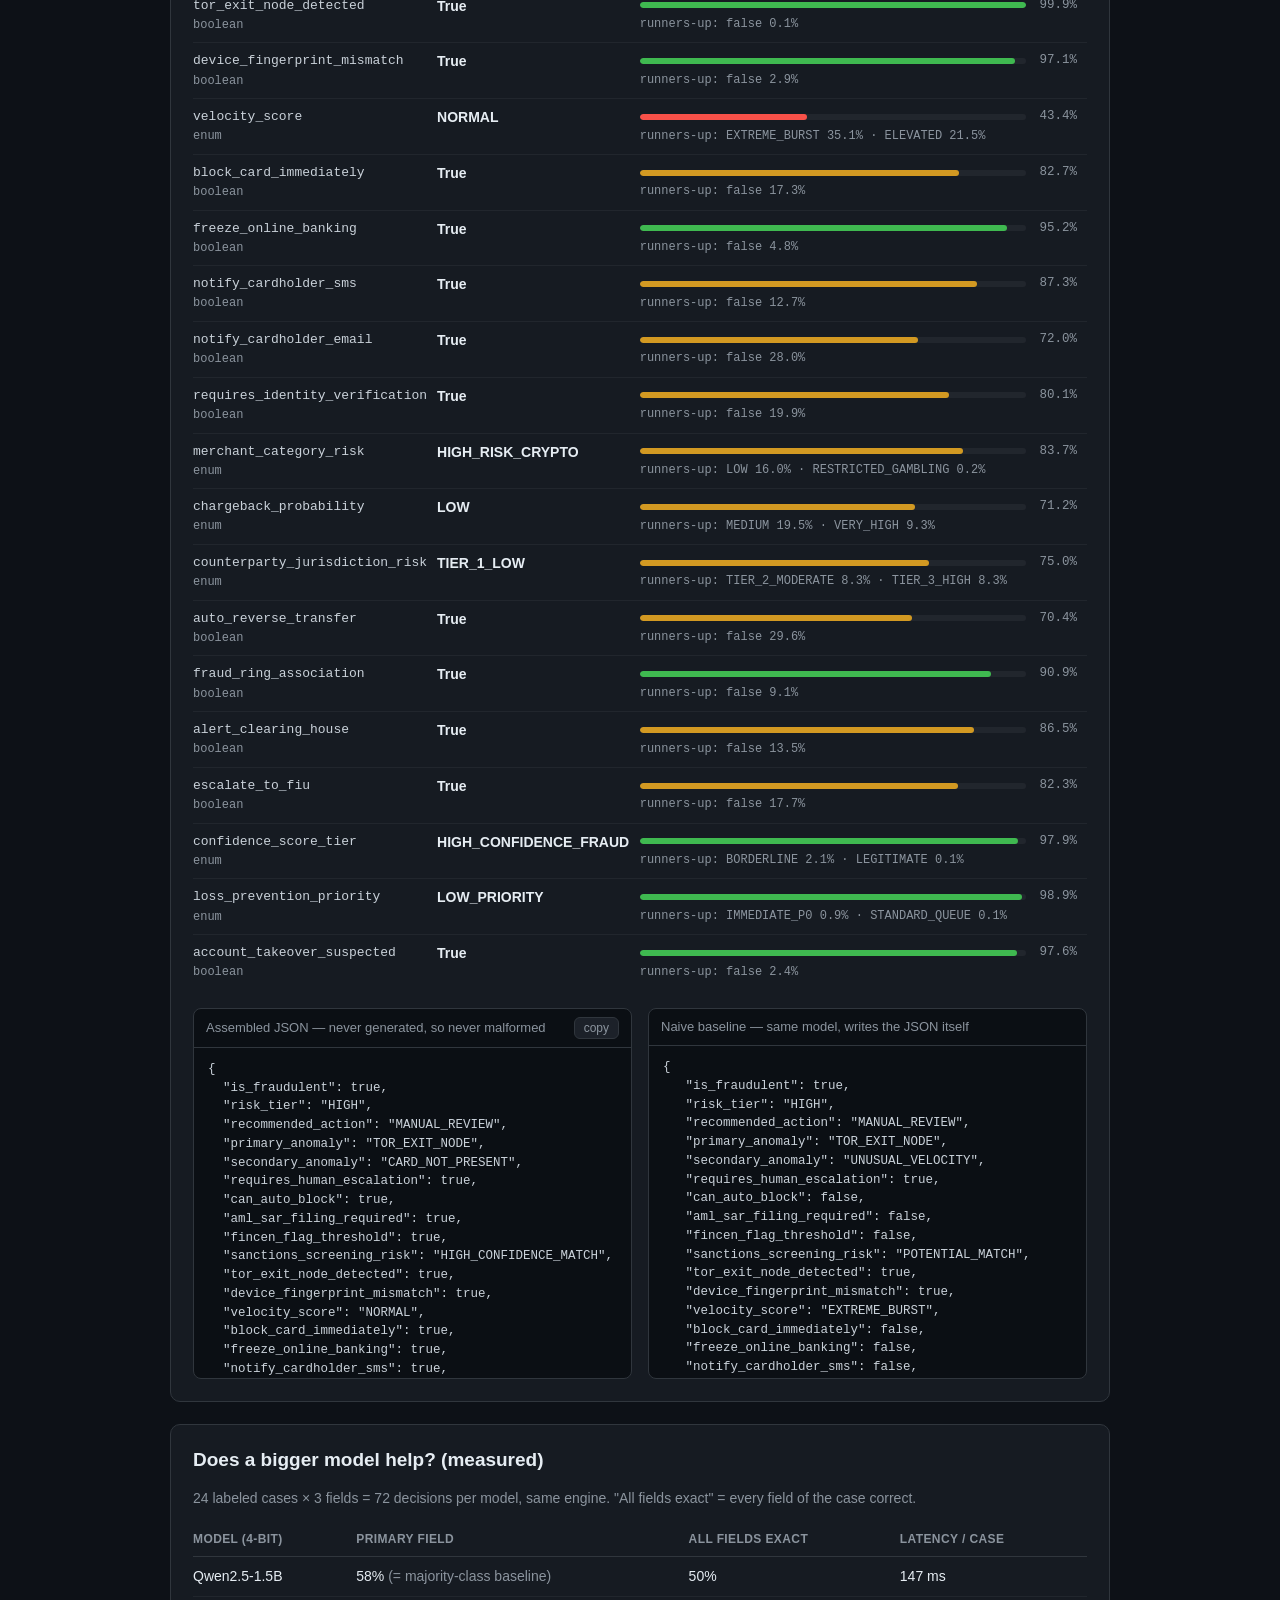
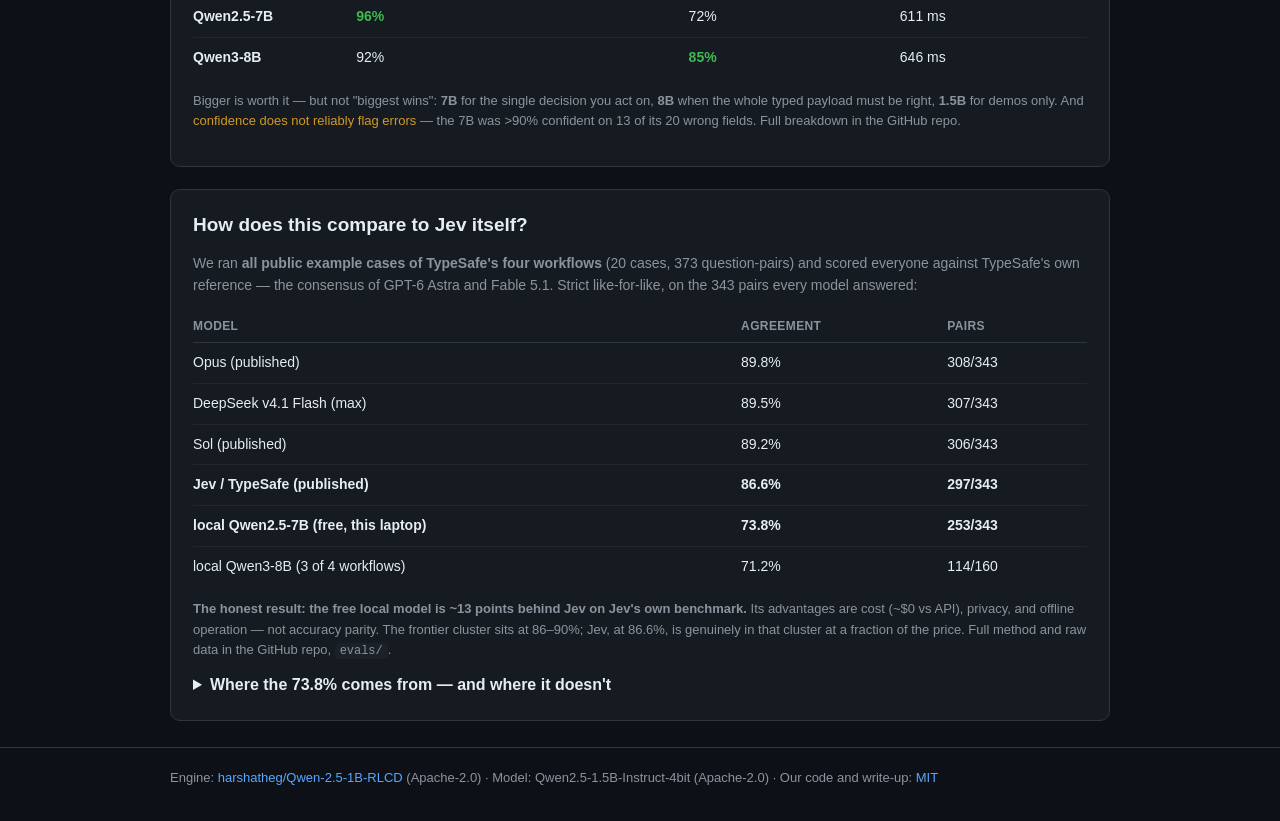
==== commit 926e4d79: "Doc 12 addendum: where the 73.8% comes from, and where it does not Slice analysis of the same 373 pa" ====
--- a/hf-space-static/index.html
+++ b/hf-space-static/index.html
@@ -97,6 +97,30 @@
       The frontier cluster sits at 86–90%; Jev, at 86.6%, is genuinely in that cluster at a fraction of the price.
       Full method and raw data in the GitHub repo, <code>evals/</code>.
     </p>
+    <details>
+      <summary><strong>Where the 73.8% comes from — and where it doesn't</strong></summary>
+      <p class="muted small">
+        A later slice analysis changes how the total should be read. All measured, same 373 pairs:
+      </p>
+      <ul class="muted small">
+        <li><strong>Yes/no questions look strong and are not.</strong> 83.1%, but the true rate is
+          18.6% and a constant "false" scores 92.7% on invoice questions (the model finds 0 of 8
+          positives there). Across all types the model scores 73.2% against a 51.5% constant-answer
+          baseline.</li>
+        <li><strong>Score questions (0–3) are the weakest type:</strong> 7/27 exact, 85.2% within one
+          level, and <em>every</em> score slice scores below its constant baseline.</li>
+        <li><strong>Choice questions: 63.6%, dominated by listing order.</strong> The model picks the
+          first listed option 82% of the time and is right 96.7% when the truth is listed first versus
+          24.5% when it is not.</li>
+        <li><strong>31 of 81 fields that repeat across cases give a constant answer while the truth
+          varies.</strong> The failure mode is "ignores the case" — a training problem, not a
+          decoding one.</li>
+      </ul>
+      <p class="muted small">
+        So: reliable where the answer is written down in the context, weak where it has to be
+        inferred or counted. Numbers and method in <code>evals/analysis/REPORT.md</code>.
+      </p>
+    </details>
   </section>
 </main>
 
